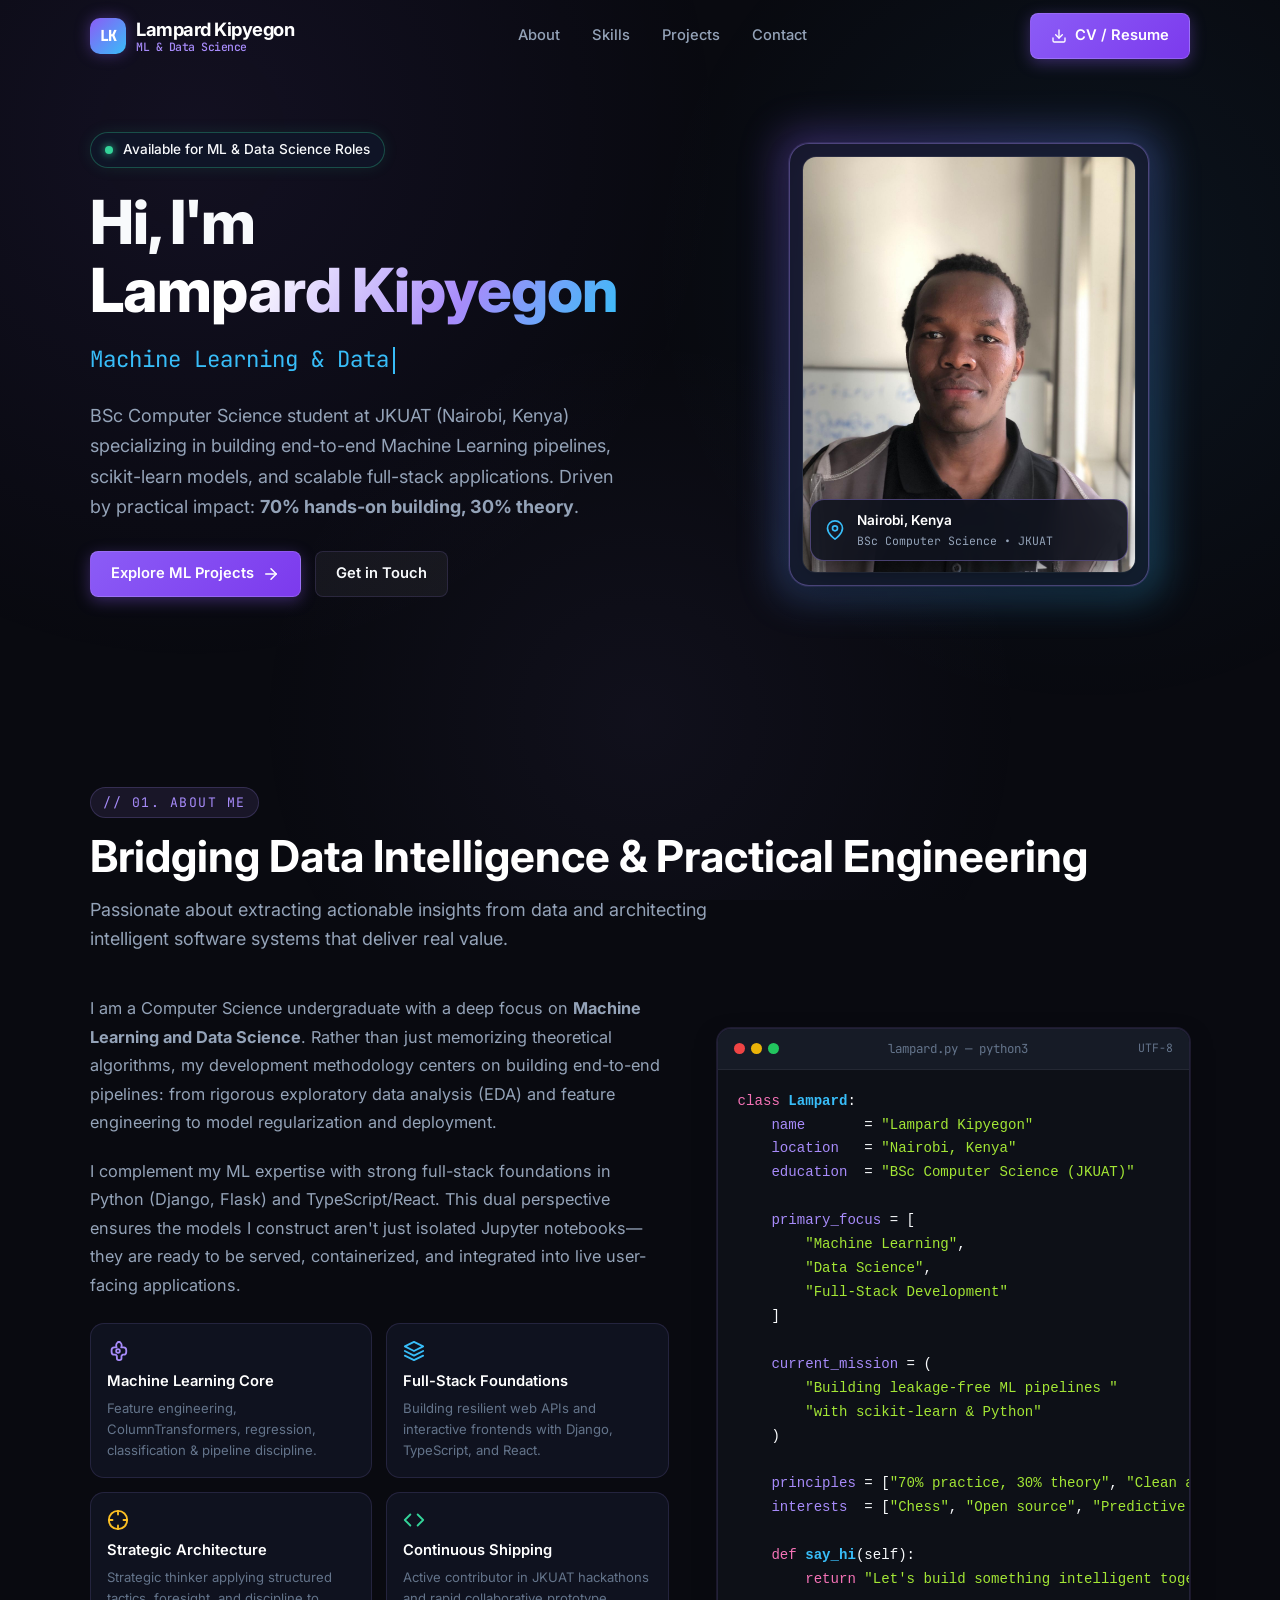
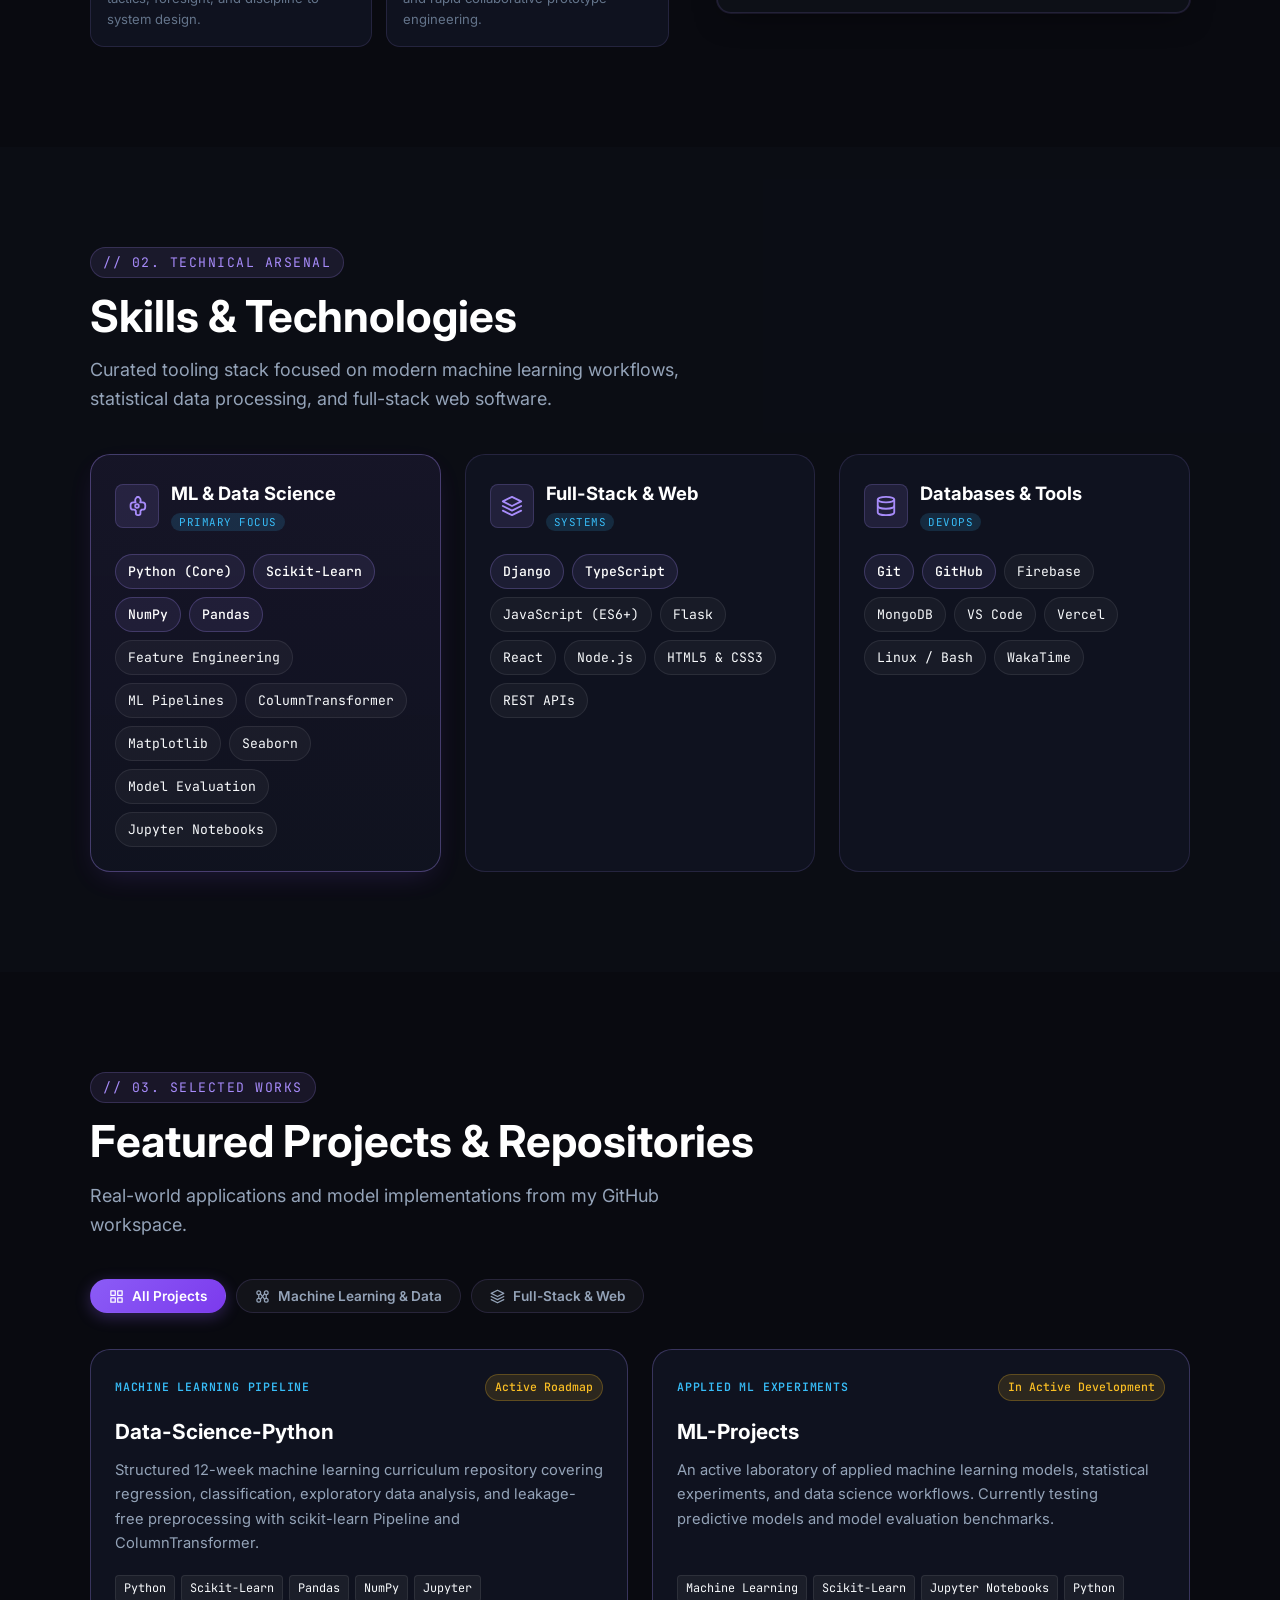
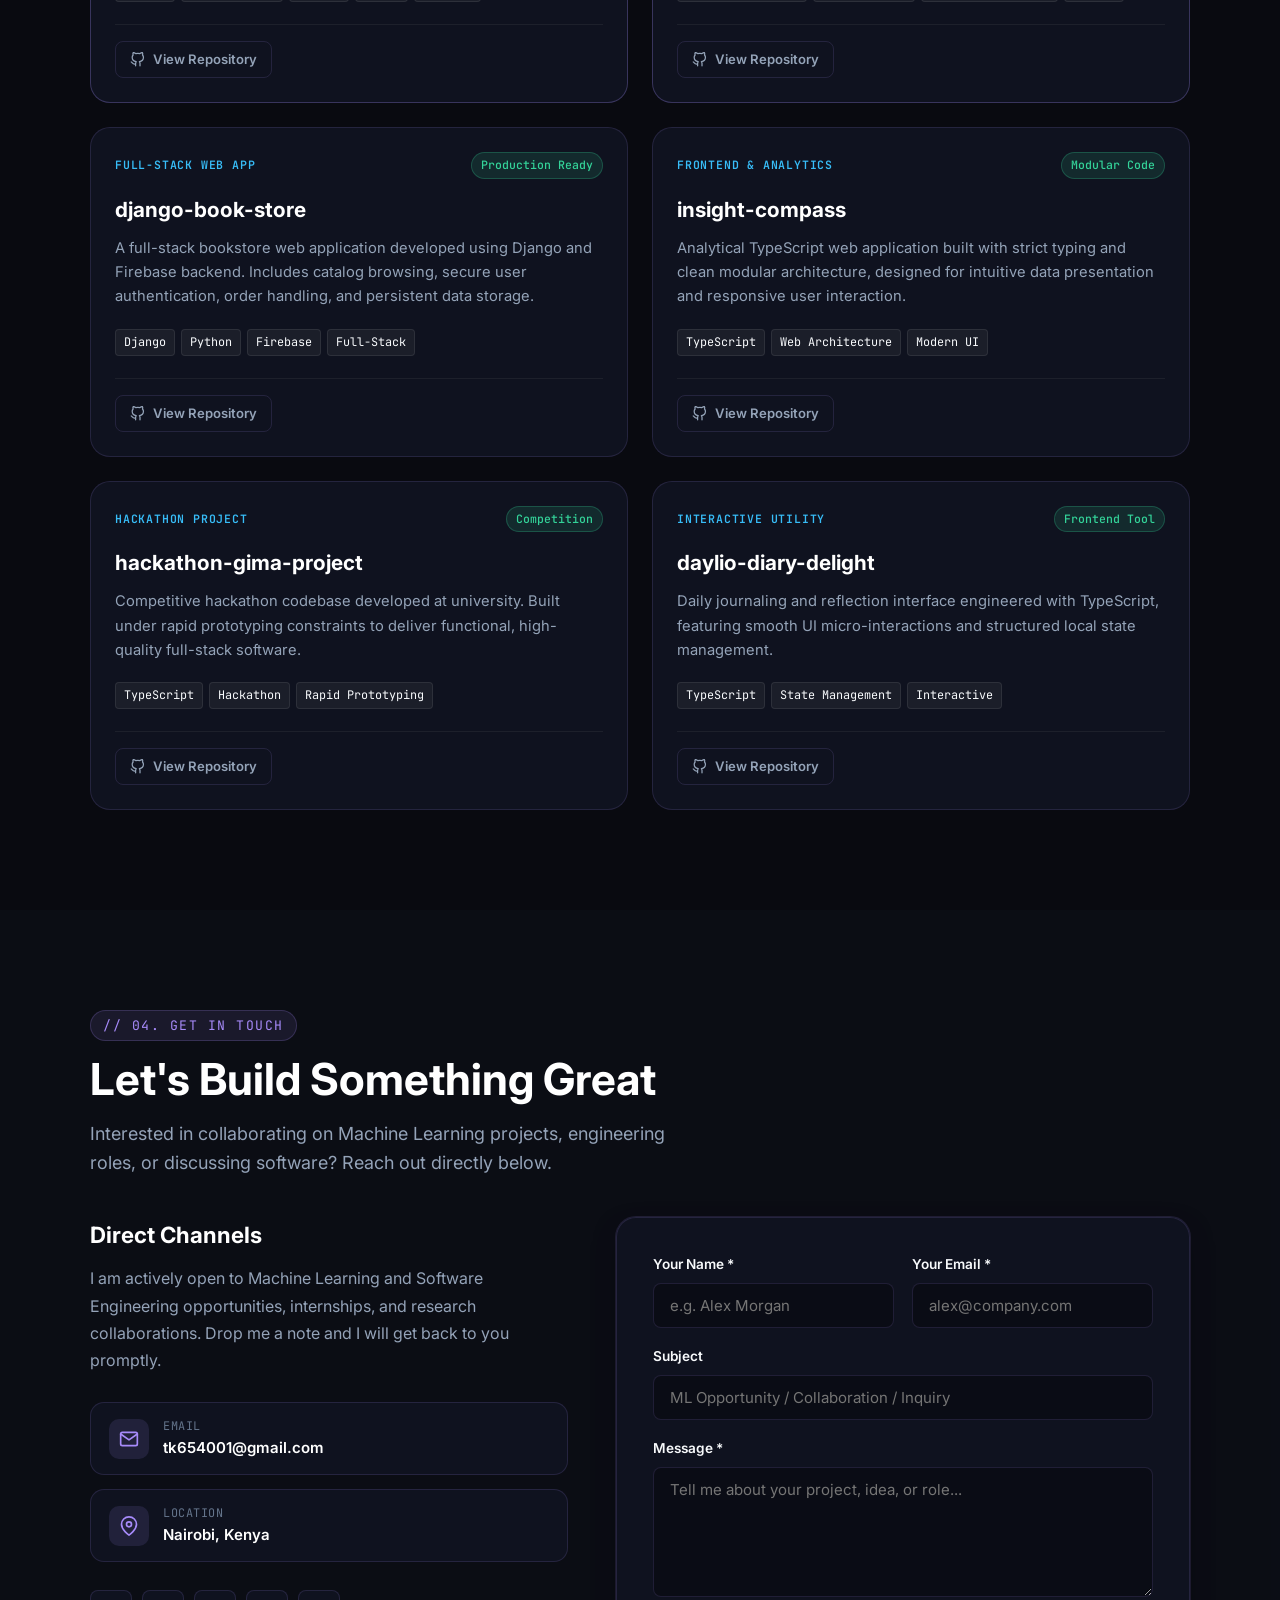
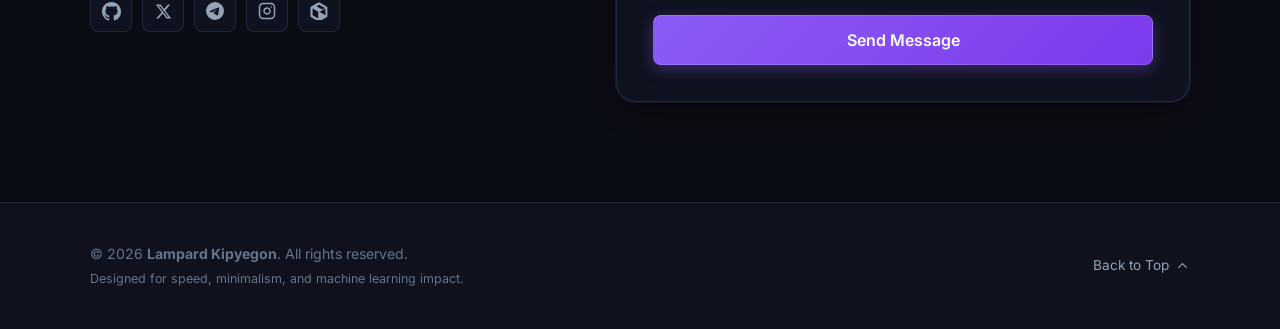
==== index.html @ 8cfc6cb1 "new commit" ====
<!DOCTYPE html>
<html lang="en">
<head>
  <meta charset="UTF-8">
  <meta name="viewport" content="width=device-width, initial-scale=1.0">
  
  <!-- Primary Meta Tags -->
  <title>Lampard Kipyegon | Machine Learning & Data Science Engineer</title>
  <meta name="title" content="Lampard Kipyegon | Machine Learning & Data Science Engineer">
  <meta name="description" content="Portfolio of Lampard Kipyegon, Machine Learning & Data Science Engineer based in Nairobi, Kenya. Specializing in scikit-learn pipelines, predictive modeling, and intelligent full-stack systems.">
  <meta name="author" content="Lampard Kipyegon">
  <meta name="keywords" content="Lampard Kipyegon, Machine Learning, Data Science, Python, Scikit-Learn, Full-Stack, Nairobi Kenya, JKUAT, Portfolio">
  
  <!-- Open Graph / Facebook -->
  <meta property="og:type" content="website">
  <meta property="og:url" content="https://lampard7crypt.github.io/">
  <meta property="og:title" content="Lampard Kipyegon | Machine Learning & Data Science Engineer">
  <meta property="og:description" content="Specializing in scikit-learn pipelines, predictive modeling, and intelligent full-stack systems. Based in Nairobi, Kenya.">
  <meta property="og:image" content="lampard.jpeg">

  <!-- Twitter Card -->
  <meta property="twitter:card" content="summary_large_image">
  <meta property="twitter:url" content="https://x.com/shad0wlord56">
  <meta property="twitter:title" content="Lampard Kipyegon | Machine Learning & Data Science Engineer">
  <meta property="twitter:description" content="Specializing in scikit-learn pipelines, predictive modeling, and intelligent full-stack systems.">
  <meta property="twitter:image" content="lampard.jpeg">

  <!-- Favicon -->
  <link rel="icon" href="data:image/svg+xml,<svg xmlns=%22http://www.w3.org/2000/svg%22 viewBox=%220%22%22100%22%22><text y=%22.9em%22 font-size=%2290%22>⚡</text></svg>">

  <!-- Google Fonts: Inter & JetBrains Mono -->
  <link rel="preconnect" href="https://fonts.googleapis.com">
  <link rel="preconnect" href="https://fonts.gstatic.com" crossorigin>
  <link href="https://fonts.googleapis.com/css2?family=Inter:wght@400;500;600;700;800&family=JetBrains+Mono:wght@400;500;600&display=swap" rel="stylesheet">

  <!-- Stylesheet -->
  <link rel="stylesheet" href="css/style.css">
</head>
<body>

  <!-- =========================================================================
       Site Header & Navigation
       ========================================================================= -->
  <header class="site-header" id="siteHeader">
    <div class="container nav-container">
      <a href="#hero" class="brand-logo" aria-label="Lampard Kipyegon Home">
        <span class="brand-badge">LK</span>
        <div class="brand-title">
          <span>Lampard Kipyegon</span>
          <span class="role">ML & Data Science</span>
        </div>
      </a>

      <!-- Desktop Navigation -->
      <nav class="desktop-nav" aria-label="Primary Navigation">
        <a href="#about" class="nav-link">About</a>
        <a href="#skills" class="nav-link">Skills</a>
        <a href="#projects" class="nav-link">Projects</a>
        <a href="#contact" class="nav-link">Contact</a>
      </nav>

      <!-- Header Actions -->
      <div class="header-actions">
        <a href="lampard_cv.pdf" class="btn btn-primary" download="Lampard_Kipyegon_CV.pdf" target="_blank" rel="noopener" id="resumeHeaderBtn">
          <svg width="16" height="16" viewBox="0 0 24 24" fill="none" stroke="currentColor" stroke-width="2" stroke-linecap="round" stroke-linejoin="round">
            <path d="M21 15v4a2 2 0 0 1-2 2H5a2 2 0 0 1-2-2v-4"></path>
            <polyline points="7 10 12 15 17 10"></polyline>
            <line x1="12" y1="15" x2="12" y2="3"></line>
          </svg>
          <span>CV / Resume</span>
        </a>

        <!-- Mobile Drawer Toggle -->
        <button class="mobile-toggle" id="mobileToggle" aria-label="Toggle navigation menu" aria-expanded="false">
          <span></span>
          <span></span>
          <span></span>
        </button>
      </div>
    </div>
  </header>

  <!-- Mobile Drawer -->
  <div class="mobile-nav-drawer" id="mobileDrawer">
    <div class="mobile-nav-links">
      <a href="#about" class="nav-link">About</a>
      <a href="#skills" class="nav-link">Skills</a>
      <a href="#projects" class="nav-link">Projects</a>
      <a href="#contact" class="nav-link">Contact</a>
    </div>
    <div class="mobile-drawer-footer">
      <a href="lampard_cv.pdf" class="btn btn-primary" download="Lampard_Kipyegon_CV.pdf" style="width: 100%;">
        Download CV (PDF)
      </a>
    </div>
  </div>
  <div class="mobile-drawer-backdrop" id="drawerBackdrop"></div>

  <main>
    <!-- =========================================================================
         Hero Section
         ========================================================================= -->
    <section id="hero" class="hero-section">
      <div class="container hero-grid">
        <div class="hero-content">
          <div class="status-pill">
            <span class="status-dot"></span>
            <span>Available for ML & Data Science Roles</span>
          </div>

          <h1 class="hero-title">
            Hi, I'm <br class="mobile-break">
            <span class="gradient-text">Lampard Kipyegon</span>
          </h1>

          <div class="hero-typewriter" aria-live="polite">
            <span id="typewriterText">Machine Learning & Data Science Engineer</span>
            <span class="typewriter-cursor"></span>
          </div>

          <p class="hero-bio">
            BSc Computer Science student at JKUAT (Nairobi, Kenya) specializing in building end-to-end Machine Learning pipelines, scikit-learn models, and scalable full-stack applications. Driven by practical impact: <strong>70% hands-on building, 30% theory</strong>.
          </p>

          <div class="hero-cta-group">
            <a href="#projects" class="btn btn-primary">
              <span>Explore ML Projects</span>
              <svg width="18" height="18" viewBox="0 0 24 24" fill="none" stroke="currentColor" stroke-width="2" stroke-linecap="round" stroke-linejoin="round">
                <line x1="5" y1="12" x2="19" y2="12"></line>
                <polyline points="12 5 19 12 12 19"></polyline>
              </svg>
            </a>
            <a href="#contact" class="btn btn-secondary">
              <span>Get in Touch</span>
            </a>
          </div>
        </div>

        <div class="hero-visual">
          <div class="portrait-frame">
            <div class="portrait-glow"></div>
            <div class="portrait-card">
              <img src="lampard.jpeg" alt="Lampard Kipyegon portrait" class="portrait-img" width="360" height="450" loading="eager">
              <div class="portrait-badge-bottom">
                <svg class="location-icon" width="20" height="20" viewBox="0 0 24 24" fill="none" stroke="currentColor" stroke-width="2" stroke-linecap="round" stroke-linejoin="round" style="color: var(--accent-cyan); flex-shrink: 0;">
                  <path d="M21 10c0 7-9 13-9 13s-9-6-9-13a9 9 0 0 1 18 0z"></path>
                  <circle cx="12" cy="10" r="3"></circle>
                </svg>
                <div>
                  <div class="info-title">Nairobi, Kenya</div>
                  <div class="info-subtitle">BSc Computer Science • JKUAT</div>
                </div>
              </div>
            </div>
          </div>
        </div>
      </div>
    </section>

    <!-- =========================================================================
         About Section & Terminal View
         ========================================================================= -->
    <section id="about" class="section">
      <div class="container">
        <div class="section-tag">// 01. ABOUT ME</div>
        <h2 class="section-title">Bridging Data Intelligence & Practical Engineering</h2>
        <p class="section-subtitle">
          Passionate about extracting actionable insights from data and architecting intelligent software systems that deliver real value.
        </p>

        <div class="about-grid">
          <div class="about-text">
            <p>
              I am a Computer Science undergraduate with a deep focus on <strong>Machine Learning and Data Science</strong>. Rather than just memorizing theoretical algorithms, my development methodology centers on building end-to-end pipelines: from rigorous exploratory data analysis (EDA) and feature engineering to model regularization and deployment.
            </p>
            <p>
              I complement my ML expertise with strong full-stack foundations in Python (Django, Flask) and TypeScript/React. This dual perspective ensures the models I construct aren't just isolated Jupyter notebooks—they are ready to be served, containerized, and integrated into live user-facing applications.
            </p>

            <div class="about-highlights">
              <div class="highlight-box">
                <div class="highlight-icon">
                  <svg width="22" height="22" viewBox="0 0 24 24" fill="none" stroke="currentColor" stroke-width="2" stroke-linecap="round" stroke-linejoin="round" style="color: var(--accent-primary);">
                    <path d="M12 2a4 4 0 0 1 4 4c0 .73-.2 1.41-.54 2H18a3 3 0 0 1 3 3v2a3 3 0 0 1-3 3h-1.1c-.24.59-.62 1.1-1.12 1.48V20a2 2 0 0 1-2 2h-1a2 2 0 0 1-2-2v-2.52a3.97 3.97 0 0 1-1.12-1.48H8a3 3 0 0 1-3-3v-2a3 3 0 0 1 3-3h2.54c-.34-.59-.54-1.27-.54-2a4 4 0 0 1 4-4z"></path>
                    <circle cx="12" cy="12" r="2"></circle>
                  </svg>
                </div>
                <div class="highlight-title">Machine Learning Core</div>
                <div class="highlight-desc">Feature engineering, ColumnTransformers, regression, classification & pipeline discipline.</div>
              </div>
              <div class="highlight-box">
                <div class="highlight-icon">
                  <svg width="22" height="22" viewBox="0 0 24 24" fill="none" stroke="currentColor" stroke-width="2" stroke-linecap="round" stroke-linejoin="round" style="color: var(--accent-cyan);">
                    <polygon points="12 2 2 7 12 12 22 7 12 2"></polygon>
                    <polyline points="2 17 12 22 22 17"></polyline>
                    <polyline points="2 12 12 17 22 12"></polyline>
                  </svg>
                </div>
                <div class="highlight-title">Full-Stack Foundations</div>
                <div class="highlight-desc">Building resilient web APIs and interactive frontends with Django, TypeScript, and React.</div>
              </div>
              <div class="highlight-box">
                <div class="highlight-icon">
                  <svg width="22" height="22" viewBox="0 0 24 24" fill="none" stroke="currentColor" stroke-width="2" stroke-linecap="round" stroke-linejoin="round" style="color: var(--accent-amber);">
                    <circle cx="12" cy="12" r="10"></circle>
                    <path d="M22 12h-4"></path>
                    <path d="M6 12H2"></path>
                    <path d="M12 6V2"></path>
                    <path d="M12 22v-4"></path>
                  </svg>
                </div>
                <div class="highlight-title">Strategic Architecture</div>
                <div class="highlight-desc">Strategic thinker applying structured tactics, foresight, and discipline to system design.</div>
              </div>
              <div class="highlight-box">
                <div class="highlight-icon">
                  <svg width="22" height="22" viewBox="0 0 24 24" fill="none" stroke="currentColor" stroke-width="2" stroke-linecap="round" stroke-linejoin="round" style="color: var(--accent-emerald);">
                    <polyline points="16 18 22 12 16 6"></polyline>
                    <polyline points="8 6 2 12 8 18"></polyline>
                  </svg>
                </div>
                <div class="highlight-title">Continuous Shipping</div>
                <div class="highlight-desc">Active contributor in JKUAT hackathons and rapid collaborative prototype engineering.</div>
              </div>
            </div>
          </div>

          <!-- Code Terminal Card -->
          <div class="terminal-window">
            <div class="terminal-header">
              <div class="terminal-dots">
                <span class="dot-red"></span>
                <span class="dot-yellow"></span>
                <span class="dot-green"></span>
              </div>
              <span class="terminal-title">lampard.py — python3</span>
              <span style="font-size: 0.72rem; color: #64748b;">UTF-8</span>
            </div>
            <div class="terminal-body">
              <pre><code><span class="syntax-keyword">class</span> <span class="syntax-class">Lampard</span>:
    <span class="syntax-prop">name</span>       = <span class="syntax-string">"Lampard Kipyegon"</span>
    <span class="syntax-prop">location</span>   = <span class="syntax-string">"Nairobi, Kenya"</span>
    <span class="syntax-prop">education</span>  = <span class="syntax-string">"BSc Computer Science (JKUAT)"</span>
    
    <span class="syntax-prop">primary_focus</span> = [
        <span class="syntax-string">"Machine Learning"</span>,
        <span class="syntax-string">"Data Science"</span>,
        <span class="syntax-string">"Full-Stack Development"</span>
    ]
    
    <span class="syntax-prop">current_mission</span> = (
        <span class="syntax-string">"Building leakage-free ML pipelines "</span>
        <span class="syntax-string">"with scikit-learn & Python"</span>
    )
    
    <span class="syntax-prop">principles</span> = [<span class="syntax-string">"70% practice, 30% theory"</span>, <span class="syntax-string">"Clean abstractions"</span>]
    <span class="syntax-prop">interests</span>  = [<span class="syntax-string">"Chess"</span>, <span class="syntax-string">"Open source"</span>, <span class="syntax-string">"Predictive modeling"</span>]

    <span class="syntax-keyword">def</span> <span class="syntax-class">say_hi</span>(self):
        <span class="syntax-keyword">return</span> <span class="syntax-string">"Let's build something intelligent together."</span></code></pre>
            </div>
          </div>
        </div>
      </div>
    </section>

    <!-- =========================================================================
         Skills Arsenal
         ========================================================================= -->
    <section id="skills" class="section" style="background: rgba(15, 18, 29, 0.4);">
      <div class="container">
        <div class="section-tag">// 02. TECHNICAL ARSENAL</div>
        <h2 class="section-title">Skills & Technologies</h2>
        <p class="section-subtitle">
          Curated tooling stack focused on modern machine learning workflows, statistical data processing, and full-stack web software.
        </p>

        <div class="skills-grid">
          <!-- ML & Data Science (Featured) -->
          <div class="skill-category-card featured-card">
            <div class="category-header">
              <div class="category-icon-box">
                <svg width="22" height="22" viewBox="0 0 24 24" fill="none" stroke="currentColor" stroke-width="2" stroke-linecap="round" stroke-linejoin="round">
                  <path d="M12 2a4 4 0 0 1 4 4c0 .73-.2 1.41-.54 2H18a3 3 0 0 1 3 3v2a3 3 0 0 1-3 3h-1.1c-.24.59-.62 1.1-1.12 1.48V20a2 2 0 0 1-2 2h-1a2 2 0 0 1-2-2v-2.52a3.97 3.97 0 0 1-1.12-1.48H8a3 3 0 0 1-3-3v-2a3 3 0 0 1 3-3h2.54c-.34-.59-.54-1.27-.54-2a4 4 0 0 1 4-4z"></path>
                  <circle cx="12" cy="12" r="2"></circle>
                </svg>
              </div>
              <div>
                <h3 class="category-title">ML & Data Science</h3>
                <span class="category-badge">Primary Focus</span>
              </div>
            </div>
            <div class="skill-pills">
              <span class="skill-pill core">Python (Core)</span>
              <span class="skill-pill core">Scikit-Learn</span>
              <span class="skill-pill core">NumPy</span>
              <span class="skill-pill core">Pandas</span>
              <span class="skill-pill">Feature Engineering</span>
              <span class="skill-pill">ML Pipelines</span>
              <span class="skill-pill">ColumnTransformer</span>
              <span class="skill-pill">Matplotlib</span>
              <span class="skill-pill">Seaborn</span>
              <span class="skill-pill">Model Evaluation</span>
              <span class="skill-pill">Jupyter Notebooks</span>
            </div>
          </div>

          <!-- Web & Full-Stack -->
          <div class="skill-category-card">
            <div class="category-header">
              <div class="category-icon-box">
                <svg width="22" height="22" viewBox="0 0 24 24" fill="none" stroke="currentColor" stroke-width="2" stroke-linecap="round" stroke-linejoin="round">
                  <polygon points="12 2 2 7 12 12 22 7 12 2"></polygon>
                  <polyline points="2 17 12 22 22 17"></polyline>
                  <polyline points="2 12 12 17 22 12"></polyline>
                </svg>
              </div>
              <div>
                <h3 class="category-title">Full-Stack & Web</h3>
                <span class="category-badge">Systems</span>
              </div>
            </div>
            <div class="skill-pills">
              <span class="skill-pill core">Django</span>
              <span class="skill-pill core">TypeScript</span>
              <span class="skill-pill">JavaScript (ES6+)</span>
              <span class="skill-pill">Flask</span>
              <span class="skill-pill">React</span>
              <span class="skill-pill">Node.js</span>
              <span class="skill-pill">HTML5 & CSS3</span>
              <span class="skill-pill">REST APIs</span>
            </div>
          </div>

          <!-- Tools & Databases -->
          <div class="skill-category-card">
            <div class="category-header">
              <div class="category-icon-box">
                <svg width="22" height="22" viewBox="0 0 24 24" fill="none" stroke="currentColor" stroke-width="2" stroke-linecap="round" stroke-linejoin="round">
                  <ellipse cx="12" cy="5" rx="9" ry="3"></ellipse>
                  <path d="M21 12c0 1.66-4 3-9 3s-9-1.34-9-3"></path>
                  <path d="M3 5v14c0 1.66 4 3 9 3s9-1.34 9-3V5"></path>
                </svg>
              </div>
              <div>
                <h3 class="category-title">Databases & Tools</h3>
                <span class="category-badge">DevOps</span>
              </div>
            </div>
            <div class="skill-pills">
              <span class="skill-pill core">Git</span>
              <span class="skill-pill core">GitHub</span>
              <span class="skill-pill">Firebase</span>
              <span class="skill-pill">MongoDB</span>
              <span class="skill-pill">VS Code</span>
              <span class="skill-pill">Vercel</span>
              <span class="skill-pill">Linux / Bash</span>
              <span class="skill-pill">WakaTime</span>
            </div>
          </div>
        </div>
      </div>
    </section>

    <!-- =========================================================================
         Selected Projects
         ========================================================================= -->
    <section id="projects" class="section">
      <div class="container">
        <div class="section-tag">// 03. SELECTED WORKS</div>
        <h2 class="section-title">Featured Projects & Repositories</h2>
        <p class="section-subtitle">
          Real-world applications and model implementations from my GitHub workspace.
        </p>

        <!-- Category Filters -->
        <div class="project-filters" role="tablist" aria-label="Project Categories">
          <button class="filter-btn active" data-filter="all" role="tab" aria-selected="true">
            <svg width="15" height="15" viewBox="0 0 24 24" fill="none" stroke="currentColor" stroke-width="2" stroke-linecap="round" stroke-linejoin="round">
              <rect x="3" y="3" width="7" height="7"></rect>
              <rect x="14" y="3" width="7" height="7"></rect>
              <rect x="14" y="14" width="7" height="7"></rect>
              <rect x="3" y="14" width="7" height="7"></rect>
            </svg>
            <span>All Projects</span>
          </button>
          <button class="filter-btn" data-filter="ml" role="tab" aria-selected="false">
            <svg width="15" height="15" viewBox="0 0 24 24" fill="none" stroke="currentColor" stroke-width="2" stroke-linecap="round" stroke-linejoin="round">
              <circle cx="6" cy="6" r="3"></circle>
              <circle cx="6" cy="18" r="3"></circle>
              <circle cx="18" cy="6" r="3"></circle>
              <circle cx="18" cy="18" r="3"></circle>
              <line x1="8.5" y1="7.5" x2="15.5" y2="16.5"></line>
              <line x1="8.5" y1="16.5" x2="15.5" y2="7.5"></line>
              <line x1="6" y1="9" x2="6" y2="15"></line>
              <line x1="18" y1="9" x2="18" y2="15"></line>
            </svg>
            <span>Machine Learning & Data</span>
          </button>
          <button class="filter-btn" data-filter="web" role="tab" aria-selected="false">
            <svg width="15" height="15" viewBox="0 0 24 24" fill="none" stroke="currentColor" stroke-width="2" stroke-linecap="round" stroke-linejoin="round">
              <polygon points="12 2 2 7 12 12 22 7 12 2"></polygon>
              <polyline points="2 17 12 22 22 17"></polyline>
              <polyline points="2 12 12 17 22 12"></polyline>
            </svg>
            <span>Full-Stack & Web</span>
          </button>
        </div>

        <!-- Project Grid -->
        <div class="projects-grid">

          <!-- 1. Data-Science-Python (ML Featured) -->
          <article class="project-card featured-card" data-category="ml">
            <div>
              <div class="project-top-row">
                <span class="project-category-badge">Machine Learning Pipeline</span>
                <span class="project-status-badge status-active">Active Roadmap</span>
              </div>
              <h3 class="project-title">Data-Science-Python</h3>
              <p class="project-desc">
                Structured 12-week machine learning curriculum repository covering regression, classification, exploratory data analysis, and leakage-free preprocessing with scikit-learn Pipeline and ColumnTransformer.
              </p>
            </div>
            <div>
              <div class="project-tags">
                <span class="project-tag">Python</span>
                <span class="project-tag">Scikit-Learn</span>
                <span class="project-tag">Pandas</span>
                <span class="project-tag">NumPy</span>
                <span class="project-tag">Jupyter</span>
              </div>
              <div class="project-actions">
                <a href="https://github.com/Lampard7crypt/Data-Science-Python" target="_blank" rel="noopener" class="btn btn-outline-sm">
                  <svg width="15" height="15" viewBox="0 0 24 24" fill="none" stroke="currentColor" stroke-width="2" stroke-linecap="round" stroke-linejoin="round">
                    <path d="M9 19c-5 1.5-5-2.5-7-3m14 6v-3.87a3.37 3.37 0 0 0-.94-2.61c3.14-.35 6.44-1.54 6.44-7A5.44 5.44 0 0 0 20 4.77 5.07 5.07 0 0 0 19.91 1S18.73.65 16 2.48a13.38 13.38 0 0 0-7 0C6.27.65 5.09 1 5.09 1A5.07 5.07 0 0 0 5 4.77a5.44 5.44 0 0 0-1.5 3.78c0 5.42 3.3 6.61 6.44 7A3.37 3.37 0 0 0 9 18.13V22"></path>
                  </svg>
                  <span>View Repository</span>
                </a>
              </div>
            </div>
          </article>

          <!-- 2. ML-Projects (ML Featured) -->
          <article class="project-card featured-card" data-category="ml">
            <div>
              <div class="project-top-row">
                <span class="project-category-badge">Applied ML Experiments</span>
                <span class="project-status-badge status-active">In Active Development</span>
              </div>
              <h3 class="project-title">ML-Projects</h3>
              <p class="project-desc">
                An active laboratory of applied machine learning models, statistical experiments, and data science workflows. Currently testing predictive models and model evaluation benchmarks.
              </p>
            </div>
            <div>
              <div class="project-tags">
                <span class="project-tag">Machine Learning</span>
                <span class="project-tag">Scikit-Learn</span>
                <span class="project-tag">Jupyter Notebooks</span>
                <span class="project-tag">Python</span>
              </div>
              <div class="project-actions">
                <a href="https://github.com/Lampard7crypt/ML-Projects" target="_blank" rel="noopener" class="btn btn-outline-sm">
                  <svg width="15" height="15" viewBox="0 0 24 24" fill="none" stroke="currentColor" stroke-width="2" stroke-linecap="round" stroke-linejoin="round">
                    <path d="M9 19c-5 1.5-5-2.5-7-3m14 6v-3.87a3.37 3.37 0 0 0-.94-2.61c3.14-.35 6.44-1.54 6.44-7A5.44 5.44 0 0 0 20 4.77 5.07 5.07 0 0 0 19.91 1S18.73.65 16 2.48a13.38 13.38 0 0 0-7 0C6.27.65 5.09 1 5.09 1A5.07 5.07 0 0 0 5 4.77a5.44 5.44 0 0 0-1.5 3.78c0 5.42 3.3 6.61 6.44 7A3.37 3.37 0 0 0 9 18.13V22"></path>
                  </svg>
                  <span>View Repository</span>
                </a>
              </div>
            </div>
          </article>

          <!-- 3. django-book-store (Full-Stack) -->
          <article class="project-card" data-category="web">
            <div>
              <div class="project-top-row">
                <span class="project-category-badge">Full-Stack Web App</span>
                <span class="project-status-badge status-prod">Production Ready</span>
              </div>
              <h3 class="project-title">django-book-store</h3>
              <p class="project-desc">
                A full-stack bookstore web application developed using Django and Firebase backend. Includes catalog browsing, secure user authentication, order handling, and persistent data storage.
              </p>
            </div>
            <div>
              <div class="project-tags">
                <span class="project-tag">Django</span>
                <span class="project-tag">Python</span>
                <span class="project-tag">Firebase</span>
                <span class="project-tag">Full-Stack</span>
              </div>
              <div class="project-actions">
                <a href="https://github.com/Lampard7crypt/django-book-store" target="_blank" rel="noopener" class="btn btn-outline-sm">
                  <svg width="15" height="15" viewBox="0 0 24 24" fill="none" stroke="currentColor" stroke-width="2" stroke-linecap="round" stroke-linejoin="round">
                    <path d="M9 19c-5 1.5-5-2.5-7-3m14 6v-3.87a3.37 3.37 0 0 0-.94-2.61c3.14-.35 6.44-1.54 6.44-7A5.44 5.44 0 0 0 20 4.77 5.07 5.07 0 0 0 19.91 1S18.73.65 16 2.48a13.38 13.38 0 0 0-7 0C6.27.65 5.09 1 5.09 1A5.07 5.07 0 0 0 5 4.77a5.44 5.44 0 0 0-1.5 3.78c0 5.42 3.3 6.61 6.44 7A3.37 3.37 0 0 0 9 18.13V22"></path>
                  </svg>
                  <span>View Repository</span>
                </a>
              </div>
            </div>
          </article>

          <!-- 4. insight-compass (TypeScript Web) -->
          <article class="project-card" data-category="web">
            <div>
              <div class="project-top-row">
                <span class="project-category-badge">Frontend & Analytics</span>
                <span class="project-status-badge status-prod">Modular Code</span>
              </div>
              <h3 class="project-title">insight-compass</h3>
              <p class="project-desc">
                Analytical TypeScript web application built with strict typing and clean modular architecture, designed for intuitive data presentation and responsive user interaction.
              </p>
            </div>
            <div>
              <div class="project-tags">
                <span class="project-tag">TypeScript</span>
                <span class="project-tag">Web Architecture</span>
                <span class="project-tag">Modern UI</span>
              </div>
              <div class="project-actions">
                <a href="https://github.com/Lampard7crypt/insight-compass" target="_blank" rel="noopener" class="btn btn-outline-sm">
                  <svg width="15" height="15" viewBox="0 0 24 24" fill="none" stroke="currentColor" stroke-width="2" stroke-linecap="round" stroke-linejoin="round">
                    <path d="M9 19c-5 1.5-5-2.5-7-3m14 6v-3.87a3.37 3.37 0 0 0-.94-2.61c3.14-.35 6.44-1.54 6.44-7A5.44 5.44 0 0 0 20 4.77 5.07 5.07 0 0 0 19.91 1S18.73.65 16 2.48a13.38 13.38 0 0 0-7 0C6.27.65 5.09 1 5.09 1A5.07 5.07 0 0 0 5 4.77a5.44 5.44 0 0 0-1.5 3.78c0 5.42 3.3 6.61 6.44 7A3.37 3.37 0 0 0 9 18.13V22"></path>
                  </svg>
                  <span>View Repository</span>
                </a>
              </div>
            </div>
          </article>

          <!-- 5. hackathon-gima-project (Hackathon) -->
          <article class="project-card" data-category="web">
            <div>
              <div class="project-top-row">
                <span class="project-category-badge">Hackathon Project</span>
                <span class="project-status-badge status-prod">Competition</span>
              </div>
              <h3 class="project-title">hackathon-gima-project</h3>
              <p class="project-desc">
                Competitive hackathon codebase developed at university. Built under rapid prototyping constraints to deliver functional, high-quality full-stack software.
              </p>
            </div>
            <div>
              <div class="project-tags">
                <span class="project-tag">TypeScript</span>
                <span class="project-tag">Hackathon</span>
                <span class="project-tag">Rapid Prototyping</span>
              </div>
              <div class="project-actions">
                <a href="https://github.com/Lampard7crypt/hackathon-gima-project" target="_blank" rel="noopener" class="btn btn-outline-sm">
                  <svg width="15" height="15" viewBox="0 0 24 24" fill="none" stroke="currentColor" stroke-width="2" stroke-linecap="round" stroke-linejoin="round">
                    <path d="M9 19c-5 1.5-5-2.5-7-3m14 6v-3.87a3.37 3.37 0 0 0-.94-2.61c3.14-.35 6.44-1.54 6.44-7A5.44 5.44 0 0 0 20 4.77 5.07 5.07 0 0 0 19.91 1S18.73.65 16 2.48a13.38 13.38 0 0 0-7 0C6.27.65 5.09 1 5.09 1A5.07 5.07 0 0 0 5 4.77a5.44 5.44 0 0 0-1.5 3.78c0 5.42 3.3 6.61 6.44 7A3.37 3.37 0 0 0 9 18.13V22"></path>
                  </svg>
                  <span>View Repository</span>
                </a>
              </div>
            </div>
          </article>

          <!-- 6. daylio-diary-delight (TypeScript Tool) -->
          <article class="project-card" data-category="web">
            <div>
              <div class="project-top-row">
                <span class="project-category-badge">Interactive Utility</span>
                <span class="project-status-badge status-prod">Frontend Tool</span>
              </div>
              <h3 class="project-title">daylio-diary-delight</h3>
              <p class="project-desc">
                Daily journaling and reflection interface engineered with TypeScript, featuring smooth UI micro-interactions and structured local state management.
              </p>
            </div>
            <div>
              <div class="project-tags">
                <span class="project-tag">TypeScript</span>
                <span class="project-tag">State Management</span>
                <span class="project-tag">Interactive</span>
              </div>
              <div class="project-actions">
                <a href="https://github.com/Lampard7crypt/daylio-diary-delight" target="_blank" rel="noopener" class="btn btn-outline-sm">
                  <svg width="15" height="15" viewBox="0 0 24 24" fill="none" stroke="currentColor" stroke-width="2" stroke-linecap="round" stroke-linejoin="round">
                    <path d="M9 19c-5 1.5-5-2.5-7-3m14 6v-3.87a3.37 3.37 0 0 0-.94-2.61c3.14-.35 6.44-1.54 6.44-7A5.44 5.44 0 0 0 20 4.77 5.07 5.07 0 0 0 19.91 1S18.73.65 16 2.48a13.38 13.38 0 0 0-7 0C6.27.65 5.09 1 5.09 1A5.07 5.07 0 0 0 5 4.77a5.44 5.44 0 0 0-1.5 3.78c0 5.42 3.3 6.61 6.44 7A3.37 3.37 0 0 0 9 18.13V22"></path>
                  </svg>
                  <span>View Repository</span>
                </a>
              </div>
            </div>
          </article>

        </div>
      </div>
    </section>

    <!-- =========================================================================
         Contact Section & In-Page AJAX Form (No Email Redirect)
         ========================================================================= -->
    <section id="contact" class="section" style="background: rgba(15, 18, 29, 0.4);">
      <div class="container">
        <div class="section-tag">// 04. GET IN TOUCH</div>
        <h2 class="section-title">Let's Build Something Great</h2>
        <p class="section-subtitle">
          Interested in collaborating on Machine Learning projects, engineering roles, or discussing software? Reach out directly below.
        </p>

        <div class="contact-grid">
          <!-- Left Column: Direct Info -->
          <div class="contact-info-col">
            <h3>Direct Channels</h3>
            <p>
              I am actively open to Machine Learning and Software Engineering opportunities, internships, and research collaborations. Drop me a note and I will get back to you promptly.
            </p>

            <div class="contact-direct-cards">
              <a href="mailto:tk654001@gmail.com" class="direct-card">
                <div class="direct-icon">
                  <svg width="20" height="20" viewBox="0 0 24 24" fill="none" stroke="currentColor" stroke-width="2" stroke-linecap="round" stroke-linejoin="round">
                    <path d="M4 4h16c1.1 0 2 .9 2 2v12c0 1.1-.9 2-2 2H4c-1.1 0-2-.9-2-2V6c0-1.1.9-2 2-2z"></path>
                    <polyline points="22,6 12,13 2,6"></polyline>
                  </svg>
                </div>
                <div class="direct-details">
                  <div class="label">Email</div>
                  <div class="value">tk654001@gmail.com</div>
                </div>
              </a>

              <div class="direct-card">
                <div class="direct-icon">
                  <svg width="20" height="20" viewBox="0 0 24 24" fill="none" stroke="currentColor" stroke-width="2" stroke-linecap="round" stroke-linejoin="round">
                    <path d="M21 10c0 7-9 13-9 13s-9-6-9-13a9 9 0 0 1 18 0z"></path>
                    <circle cx="12" cy="10" r="3"></circle>
                  </svg>
                </div>
                <div class="direct-details">
                  <div class="label">Location</div>
                  <div class="value">Nairobi, Kenya</div>
                </div>
              </div>
            </div>

            <!-- Social Strip -->
            <div class="social-strip">
              <!-- GitHub -->
              <a href="https://github.com/Lampard7crypt" target="_blank" rel="noopener" class="social-icon-btn" aria-label="GitHub Profile">
                <svg width="19" height="19" viewBox="0 0 24 24" fill="currentColor">
                  <path d="M12 0C5.37 0 0 5.37 0 12c0 5.31 3.435 9.795 8.205 11.385.6.105.825-.255.825-.57 0-.285-.015-1.23-.015-2.235-3.015.555-3.795-.735-4.035-1.41-.135-.345-.72-1.41-1.23-1.695-.42-.225-1.02-.78-.015-.795.945-.015 1.62.87 1.845 1.23 1.08 1.815 2.805 1.305 3.495.99.105-.78.42-1.305.765-1.605-2.67-.3-5.46-1.335-5.46-5.925 0-1.305.465-2.385 1.23-3.225-.12-.3-.54-1.53.12-3.18 0 0 1.005-.315 3.3 1.23.96-.27 1.98-.405 3-.405s2.04.135 3 .405c2.295-1.56 3.3-1.23 3.3-1.23.66 1.65.24 2.88.12 3.18.765.84 1.23 1.905 1.23 3.225 0 4.605-2.805 5.625-5.475 5.925.435.375.81 1.095.81 2.22 0 1.605-.015 2.895-.015 3.3 0 .315.225.69.825.57A12.02 12.02 0 0 0 24 12c0-6.63-5.37-12-12-12z"/>
                </svg>
              </a>

              <!-- X / Twitter -->
              <a href="https://x.com/shad0wlord56" target="_blank" rel="noopener" class="social-icon-btn" aria-label="X (Twitter) Profile">
                <svg width="17" height="17" viewBox="0 0 24 24" fill="currentColor">
                  <path d="M18.244 2.25h3.308l-7.227 8.26 8.502 11.24H16.17l-5.214-6.817L4.99 21.75H1.68l7.73-8.835L1.254 2.25H8.08l4.713 6.231zm-1.161 17.52h1.833L7.084 4.126H5.117z"/>
                </svg>
              </a>

              <!-- Telegram -->
              <a href="https://t.me/shad0wlord56" target="_blank" rel="noopener" class="social-icon-btn" aria-label="Telegram Chat">
                <svg width="18" height="18" viewBox="0 0 24 24" fill="currentColor">
                  <path d="M11.944 0A12 12 0 0 0 0 12a12 12 0 0 0 12 12 12 12 0 0 0 12-12A12 12 0 0 0 12 0a12 12 0 0 0-.056 0zm4.962 7.224c.1-.002.321.023.465.14a.506.506 0 0 1 .171.325c.016.093.036.306.02.472-.18 1.898-.962 6.502-1.36 8.627-.168.9-.499 1.201-.82 1.23-.696.065-1.225-.46-1.9-.902-1.056-.693-1.653-1.124-2.678-1.8-1.185-.78-.417-1.21.258-1.91.177-.184 3.247-2.977 3.307-3.23.007-.032.014-.15-.056-.212s-.174-.041-.249-.024c-.106.024-1.793 1.14-5.061 3.345-.48.33-.913.49-1.302.48-.428-.008-1.252-.241-1.865-.44-.752-.245-1.349-.374-1.297-.789.027-.216.325-.437.893-.663 3.498-1.524 5.83-2.529 6.998-3.014 3.332-1.386 4.025-1.627 4.476-1.635z"/>
                </svg>
              </a>

              <!-- Instagram -->
              <a href="https://instagram.com/vexlampard" target="_blank" rel="noopener" class="social-icon-btn" aria-label="Instagram">
                <svg width="18" height="18" viewBox="0 0 24 24" fill="none" stroke="currentColor" stroke-width="2" stroke-linecap="round" stroke-linejoin="round">
                  <rect x="2" y="2" width="20" height="20" rx="5" ry="5"></rect>
                  <path d="M16 11.37A4 4 0 1 1 12.63 8 4 4 0 0 1 16 11.37z"></path>
                  <line x1="17.5" y1="6.5" x2="17.51" y2="6.5"></line>
                </svg>
              </a>

              <!-- WakaTime -->
              <a href="https://wakatime.com/@shad0wlord56" target="_blank" rel="noopener" class="social-icon-btn" aria-label="WakaTime Profile">
                <svg width="18" height="18" viewBox="0 0 24 24" fill="currentColor">
                  <path d="M22.84 6.78a2.15 2.15 0 0 0-.75-.68l-9.15-5.28a2.17 2.17 0 0 0-2.17 0L1.62 6.1a2.15 2.15 0 0 0-.75.68 2.22 2.22 0 0 0-.34 1.18v10.56c0 .44.12.85.34 1.18.2.3.46.54.75.68l9.15 5.28c.34.2.72.3 1.09.3s.75-.1 1.08-.3l9.15-5.28c.29-.14.55-.38.75-.68.22-.33.34-.74.34-1.18V7.96c0-.44-.12-.85-.34-1.18zM12 3.65l7.75 4.47-3.4 1.96-7.75-4.47L12 3.65zM3.46 8.78l7.46 4.31v8.83l-7.46-4.31V8.78zm9.62 13.14v-8.83l7.46-4.31v8.83l-7.46-4.31z"/>
                </svg>
              </a>
            </div>
          </div>

          <!-- Right Column: In-Page Asynchronous AJAX Form -->
          <div class="form-card">
            <div id="formStatus" class="form-status" role="alert"></div>

            <form id="contactForm" class="contact-form">
              <!-- Web3Forms Configuration: Enter your free access key from https://web3forms.com to deliver to tk654001@gmail.com -->
              <input type="hidden" name="access_key" id="formAccessKey" value="cfa9c327-010c-4db5-a8ee-742b2961b3f5">
              <input type="hidden" name="subject" value="New Inquiry from Lampard Kipyegon Portfolio">
              <input type="hidden" name="from_name" value="Portfolio Contact Form">

              <div class="form-row-2">
                <div class="form-group">
                  <label for="userName" class="form-label">Your Name *</label>
                  <input type="text" id="userName" name="name" class="form-input" placeholder="e.g. Alex Morgan" required>
                </div>
                <div class="form-group">
                  <label for="userEmail" class="form-label">Your Email *</label>
                  <input type="email" id="userEmail" name="email" class="form-input" placeholder="alex@company.com" required>
                </div>
              </div>

              <div class="form-group">
                <label for="userSubject" class="form-label">Subject</label>
                <input type="text" id="userSubject" name="custom_subject" class="form-input" placeholder="ML Opportunity / Collaboration / Inquiry">
              </div>

              <div class="form-group">
                <label for="userMessage" class="form-label">Message *</label>
                <textarea id="userMessage" name="message" class="form-textarea" placeholder="Tell me about your project, idea, or role..." required></textarea>
              </div>

              <button type="submit" id="submitBtn" class="btn btn-primary form-submit-btn">
                <span class="btn-text">Send Message</span>
                <span class="spinner" aria-hidden="true"></span>
              </button>
            </form>
          </div>
        </div>
      </div>
    </section>
  </main>

  <!-- =========================================================================
       Footer
       ========================================================================= -->
  <footer class="site-footer">
    <div class="container footer-content">
      <div>
        <p>© <span id="currentYear">2026</span> <strong>Lampard Kipyegon</strong>. All rights reserved.</p>
        <p style="font-size: 0.78rem; color: #64748b; margin-top: 4px;">Designed for speed, minimalism, and machine learning impact.</p>
      </div>

      <a href="#hero" class="back-to-top">
        <span>Back to Top</span>
        <svg width="15" height="15" viewBox="0 0 24 24" fill="none" stroke="currentColor" stroke-width="2" stroke-linecap="round" stroke-linejoin="round">
          <polyline points="18 15 12 9 6 15"></polyline>
        </svg>
      </a>
    </div>
  </footer>

  <!-- Scripts -->
  <script src="js/main.js"></script>
</body>
</html>
---- css/style.css ----
/* ==========================================================================
   Lampard Kipyegon - Portfolio Stylesheet
   Architecture: Mobile-First, Zero-Dependency Vanilla CSS
   Theme: TokyoNight / Modern Minimalist Cyber-Dark
   ========================================================================== */

:root {
  /* Color Palette */
  --bg-base: #090a10;
  --bg-surface: #0f121d;
  --bg-card: rgba(18, 22, 36, 0.75);
  --bg-card-hover: rgba(28, 33, 54, 0.85);
  --bg-glass: rgba(15, 18, 29, 0.85);
  
  --border-subtle: rgba(167, 139, 250, 0.14);
  --border-glow: rgba(167, 139, 250, 0.38);
  --border-active: #a78bfa;

  --accent-primary: #a78bfa;
  --accent-purple: #8b5cf6;
  --accent-cyan: #38bdf8;
  --accent-emerald: #34d399;
  --accent-amber: #fbbf24;

  --text-main: #f8fafc;
  --text-muted: #94a3b8;
  --text-dim: #64748b;

  /* Typography */
  --font-sans: 'Inter', -apple-system, BlinkMacSystemFont, 'Segoe UI', Roboto, sans-serif;
  --font-mono: 'JetBrains Mono', 'Fira Code', monospace;

  /* Spacing & Layout */
  --container-max: 1140px;
  --header-height: 72px;
  --radius-sm: 8px;
  --radius-md: 14px;
  --radius-lg: 20px;
  --radius-full: 9999px;

  /* Shadows */
  --shadow-card: 0 10px 30px -10px rgba(0, 0, 0, 0.5), 0 0 0 1px var(--border-subtle);
  --shadow-glow: 0 0 25px -5px rgba(167, 139, 250, 0.3);
  --transition-fast: 0.2s cubic-bezier(0.16, 1, 0.3, 1);
  --transition-smooth: 0.3s cubic-bezier(0.16, 1, 0.3, 1);
}

/* --------------------------------------------------------------------------
   Base & Reset
   -------------------------------------------------------------------------- */
*, *::before, *::after {
  box-sizing: border-box;
  margin: 0;
  padding: 0;
}

html {
  scroll-behavior: smooth;
  scroll-padding-top: calc(var(--header-height) + 16px);
  -webkit-font-smoothing: antialiased;
  -moz-osx-font-smoothing: grayscale;
}

body {
  background-color: var(--bg-base);
  color: var(--text-main);
  font-family: var(--font-sans);
  line-height: 1.6;
  font-size: 16px;
  overflow-x: hidden;
  position: relative;
  min-height: 100vh;
}

/* Ambient Background Mesh */
body::before {
  content: '';
  position: fixed;
  top: 0;
  left: 50%;
  transform: translateX(-50%);
  width: 100vw;
  height: 100vh;
  background: 
    radial-gradient(circle at 15% 15%, rgba(139, 92, 246, 0.08) 0%, transparent 40%),
    radial-gradient(circle at 85% 30%, rgba(56, 189, 248, 0.06) 0%, transparent 35%),
    radial-gradient(circle at 50% 80%, rgba(167, 139, 250, 0.05) 0%, transparent 40%);
  pointer-events: none;
  z-index: -1;
}

img {
  max-width: 100%;
  height: auto;
  display: block;
}

a {
  color: inherit;
  text-decoration: none;
  transition: color var(--transition-fast);
}

button {
  cursor: pointer;
  border: none;
  background: none;
  font-family: inherit;
}

ul {
  list-style: none;
}

.container {
  width: 100%;
  max-width: var(--container-max);
  margin-left: auto;
  margin-right: auto;
  padding-left: 20px;
  padding-right: 20px;
}

/* --------------------------------------------------------------------------
   Typography & Section Headers
   -------------------------------------------------------------------------- */
.section {
  padding: 70px 0;
}

@media (min-width: 768px) {
  .section {
    padding: 100px 0;
  }
}

.section-tag {
  display: inline-flex;
  align-items: center;
  gap: 8px;
  font-family: var(--font-mono);
  font-size: 0.82rem;
  color: var(--accent-primary);
  text-transform: uppercase;
  letter-spacing: 1.5px;
  margin-bottom: 12px;
  padding: 4px 12px;
  background: rgba(167, 139, 250, 0.1);
  border: 1px solid rgba(167, 139, 250, 0.2);
  border-radius: var(--radius-full);
}

.section-title {
  font-size: clamp(1.85rem, 4vw, 2.75rem);
  font-weight: 700;
  line-height: 1.2;
  color: #ffffff;
  margin-bottom: 14px;
}

.section-subtitle {
  font-size: clamp(1rem, 2vw, 1.125rem);
  color: var(--text-muted);
  max-width: 620px;
  margin-bottom: 40px;
}

/* --------------------------------------------------------------------------
   Header & Navigation
   -------------------------------------------------------------------------- */
.site-header {
  position: fixed;
  top: 0;
  left: 0;
  right: 0;
  height: var(--header-height);
  z-index: 100;
  display: flex;
  align-items: center;
  transition: background-color var(--transition-smooth), border-color var(--transition-smooth);
}

.site-header.scrolled {
  background: var(--bg-glass);
  backdrop-filter: blur(14px);
  -webkit-backdrop-filter: blur(14px);
  border-bottom: 1px solid var(--border-subtle);
  box-shadow: 0 4px 20px rgba(0, 0, 0, 0.4);
}

.nav-container {
  display: flex;
  align-items: center;
  justify-content: space-between;
  width: 100%;
}

.brand-logo {
  display: flex;
  align-items: center;
  gap: 10px;
  font-weight: 700;
  font-size: 1.15rem;
  color: #ffffff;
  letter-spacing: -0.5px;
}

.brand-badge {
  display: inline-flex;
  align-items: center;
  justify-content: center;
  width: 36px;
  height: 36px;
  background: linear-gradient(135deg, var(--accent-purple), var(--accent-cyan));
  color: #ffffff;
  border-radius: 10px;
  font-family: var(--font-mono);
  font-weight: 800;
  font-size: 0.95rem;
  box-shadow: 0 0 15px rgba(139, 92, 246, 0.4);
}

.brand-title {
  display: flex;
  flex-direction: column;
  line-height: 1.15;
}

.brand-title .role {
  font-size: 0.72rem;
  font-weight: 500;
  color: var(--accent-primary);
  font-family: var(--font-mono);
}

/* Desktop Nav */
.desktop-nav {
  display: none;
  align-items: center;
  gap: 32px;
}

.nav-link {
  font-size: 0.92rem;
  font-weight: 500;
  color: var(--text-muted);
  transition: color var(--transition-fast);
  position: relative;
  padding: 6px 0;
}

.nav-link:hover,
.nav-link.active {
  color: #ffffff;
}

.nav-link.active::after {
  content: '';
  position: absolute;
  bottom: 0;
  left: 0;
  width: 100%;
  height: 2px;
  background: var(--accent-primary);
  border-radius: var(--radius-full);
}

.header-actions {
  display: flex;
  align-items: center;
  gap: 14px;
}

#resumeHeaderBtn {
  display: none;
}

@media (min-width: 640px) {
  #resumeHeaderBtn {
    display: inline-flex;
  }
}

.mobile-toggle {
  display: flex;
  flex-direction: column;
  justify-content: center;
  align-items: center;
  width: 40px;
  height: 40px;
  border-radius: var(--radius-sm);
  background: rgba(255, 255, 255, 0.04);
  border: 1px solid var(--border-subtle);
  color: var(--text-main);
  z-index: 102;
}

.mobile-toggle span {
  display: block;
  width: 20px;
  height: 2px;
  background-color: currentColor;
  margin: 2.5px 0;
  transition: transform var(--transition-fast), opacity var(--transition-fast);
}

.mobile-toggle.active span:nth-child(1) {
  transform: translateY(7px) rotate(45deg);
}
.mobile-toggle.active span:nth-child(2) {
  opacity: 0;
}
.mobile-toggle.active span:nth-child(3) {
  transform: translateY(-7px) rotate(-45deg);
}

/* Mobile Drawer */
.mobile-nav-drawer {
  position: fixed;
  top: 0;
  right: -100%;
  width: 80%;
  max-width: 320px;
  height: 100vh;
  background: var(--bg-surface);
  border-left: 1px solid var(--border-subtle);
  box-shadow: -10px 0 40px rgba(0, 0, 0, 0.8);
  padding: 90px 24px 30px;
  display: flex;
  flex-direction: column;
  justify-content: space-between;
  transition: right var(--transition-smooth);
  z-index: 101;
}

.mobile-nav-drawer.open {
  right: 0;
}

.mobile-nav-links {
  display: flex;
  flex-direction: column;
  gap: 20px;
}

.mobile-nav-links .nav-link {
  font-size: 1.15rem;
  font-weight: 600;
  display: block;
}

.mobile-drawer-backdrop {
  position: fixed;
  top: 0;
  left: 0;
  width: 100vw;
  height: 100vh;
  background: rgba(0, 0, 0, 0.65);
  backdrop-filter: blur(4px);
  z-index: 100;
  opacity: 0;
  pointer-events: none;
  transition: opacity var(--transition-smooth);
}

.mobile-drawer-backdrop.active {
  opacity: 1;
  pointer-events: auto;
}

@media (min-width: 768px) {
  .desktop-nav {
    display: flex;
  }
  .mobile-toggle {
    display: none;
  }
}

/* --------------------------------------------------------------------------
   Buttons & Chips
   -------------------------------------------------------------------------- */
.btn {
  display: inline-flex;
  align-items: center;
  justify-content: center;
  gap: 8px;
  font-size: 0.92rem;
  font-weight: 600;
  padding: 10px 20px;
  border-radius: var(--radius-sm);
  transition: transform var(--transition-fast), box-shadow var(--transition-fast), background-color var(--transition-fast), border-color var(--transition-fast);
  white-space: nowrap;
}

.btn-primary {
  background: linear-gradient(135deg, var(--accent-purple), #7c3aed);
  color: #ffffff;
  box-shadow: 0 4px 15px rgba(139, 92, 246, 0.35);
  border: 1px solid rgba(255, 255, 255, 0.15);
}

.btn-primary:hover {
  transform: translateY(-2px);
  box-shadow: 0 6px 20px rgba(139, 92, 246, 0.5);
  background: linear-gradient(135deg, #9061f9, #6d28d9);
}

.btn-secondary {
  background: rgba(255, 255, 255, 0.05);
  color: var(--text-main);
  border: 1px solid var(--border-subtle);
}

.btn-secondary:hover {
  background: rgba(255, 255, 255, 0.09);
  border-color: var(--border-glow);
  transform: translateY(-2px);
}

.btn-outline-sm {
  font-size: 0.82rem;
  padding: 7px 14px;
  border-radius: var(--radius-sm);
  border: 1px solid var(--border-subtle);
  color: var(--text-muted);
}

.btn-outline-sm:hover {
  color: #ffffff;
  border-color: var(--accent-primary);
  background: rgba(167, 139, 250, 0.08);
}

/* --------------------------------------------------------------------------
   Hero Section (Mobile-First)
   -------------------------------------------------------------------------- */
.hero-section {
  padding-top: calc(var(--header-height) + 30px);
  padding-bottom: 50px;
  position: relative;
}

@media (min-width: 900px) {
  .hero-section {
    padding-top: calc(var(--header-height) + 60px);
    padding-bottom: 90px;
  }
}

.hero-grid {
  display: grid;
  grid-template-columns: 1fr;
  gap: 40px;
  align-items: center;
}

@media (min-width: 900px) {
  .hero-grid {
    grid-template-columns: 1.15fr 0.85fr;
    gap: 60px;
  }
}

.status-pill {
  display: inline-flex;
  align-items: center;
  gap: 10px;
  font-size: 0.85rem;
  font-weight: 500;
  color: var(--text-main);
  background: rgba(15, 23, 42, 0.8);
  border: 1px solid rgba(52, 211, 153, 0.3);
  padding: 6px 14px;
  border-radius: var(--radius-full);
  margin-bottom: 20px;
  box-shadow: 0 0 15px rgba(52, 211, 153, 0.1);
}

.status-dot {
  width: 8px;
  height: 8px;
  border-radius: 50%;
  background-color: var(--accent-emerald);
  box-shadow: 0 0 8px var(--accent-emerald);
  animation: pulse-dot 2s infinite;
}

@keyframes pulse-dot {
  0%, 100% { opacity: 1; transform: scale(1); }
  50% { opacity: 0.5; transform: scale(1.25); }
}

.hero-title {
  font-size: clamp(2.2rem, 5.5vw, 3.8rem);
  font-weight: 800;
  line-height: 1.12;
  letter-spacing: -1px;
  margin-bottom: 14px;
}

.gradient-text {
  background: linear-gradient(120deg, #ffffff 30%, var(--accent-primary) 70%, var(--accent-cyan) 100%);
  -webkit-background-clip: text;
  -webkit-text-fill-color: transparent;
}

.hero-typewriter {
  display: flex;
  align-items: center;
  font-family: var(--font-mono);
  font-size: clamp(1.05rem, 2.5vw, 1.4rem);
  color: var(--accent-cyan);
  margin-bottom: 18px;
  min-height: 2em;
}

.typewriter-cursor {
  display: inline-block;
  width: 2px;
  height: 1.2em;
  background-color: var(--accent-cyan);
  margin-left: 4px;
  animation: blink 1s infinite;
}

@keyframes blink {
  0%, 100% { opacity: 1; }
  50% { opacity: 0; }
}

.hero-bio {
  font-size: clamp(1rem, 2vw, 1.125rem);
  color: var(--text-muted);
  line-height: 1.7;
  max-width: 540px;
  margin-bottom: 28px;
}

.hero-cta-group {
  display: flex;
  flex-wrap: wrap;
  gap: 14px;
}

/* Portrait Card */
.hero-visual {
  display: flex;
  justify-content: center;
}

.portrait-frame {
  position: relative;
  width: 100%;
  max-width: 360px;
}

.portrait-glow {
  position: absolute;
  inset: -10px;
  background: linear-gradient(135deg, var(--accent-purple), var(--accent-cyan));
  border-radius: var(--radius-lg);
  filter: blur(20px);
  opacity: 0.35;
  z-index: 1;
}

.portrait-card {
  position: relative;
  z-index: 2;
  background: var(--bg-card);
  border: 1px solid var(--border-glow);
  border-radius: var(--radius-lg);
  padding: 12px;
  box-shadow: var(--shadow-card);
  backdrop-filter: blur(10px);
}

.portrait-img {
  width: 100%;
  aspect-ratio: 4 / 5;
  object-fit: cover;
  border-radius: calc(var(--radius-lg) - 6px);
  border: 1px solid rgba(255, 255, 255, 0.08);
}

.portrait-badge-bottom {
  position: absolute;
  bottom: 24px;
  left: 50%;
  transform: translateX(-50%);
  width: calc(100% - 40px);
  background: rgba(15, 18, 29, 0.9);
  backdrop-filter: blur(12px);
  border: 1px solid var(--border-glow);
  padding: 10px 14px;
  border-radius: var(--radius-md);
  display: flex;
  align-items: center;
  gap: 12px;
  box-shadow: 0 10px 25px rgba(0, 0, 0, 0.5);
  z-index: 3;
}

.portrait-badge-bottom .info-title {
  font-size: 0.85rem;
  font-weight: 600;
  color: #ffffff;
}

.portrait-badge-bottom .info-subtitle {
  font-size: 0.72rem;
  color: var(--text-muted);
  font-family: var(--font-mono);
}

/* --------------------------------------------------------------------------
   About & Terminal Section
   -------------------------------------------------------------------------- */
.about-grid {
  display: grid;
  grid-template-columns: 1fr;
  gap: 36px;
  align-items: center;
}

@media (min-width: 900px) {
  .about-grid {
    grid-template-columns: 1.1fr 0.9fr;
    gap: 48px;
  }
}

.about-text p {
  color: var(--text-muted);
  font-size: 1.02rem;
  line-height: 1.75;
  margin-bottom: 20px;
}

.about-highlights {
  display: grid;
  grid-template-columns: 1fr;
  gap: 14px;
  margin-top: 24px;
}

@media (min-width: 500px) {
  .about-highlights {
    grid-template-columns: repeat(2, 1fr);
  }
}

.highlight-box {
  background: var(--bg-card);
  border: 1px solid var(--border-subtle);
  border-radius: var(--radius-md);
  padding: 16px;
  transition: border-color var(--transition-fast), transform var(--transition-fast);
}

.highlight-box:hover {
  border-color: var(--border-glow);
  transform: translateY(-2px);
}

.highlight-icon {
  margin-bottom: 8px;
  display: flex;
  align-items: center;
}

.highlight-title {
  font-size: 0.92rem;
  font-weight: 600;
  color: #ffffff;
  margin-bottom: 4px;
}

.highlight-desc {
  font-size: 0.82rem;
  color: var(--text-dim);
}

/* Terminal View */
.terminal-window {
  background: #0d1017;
  border: 1px solid var(--border-subtle);
  border-radius: var(--radius-md);
  overflow: hidden;
  box-shadow: var(--shadow-card);
  font-family: var(--font-mono);
}

.terminal-header {
  background: #161b26;
  padding: 10px 16px;
  display: flex;
  align-items: center;
  justify-content: space-between;
  border-bottom: 1px solid rgba(255, 255, 255, 0.06);
}

.terminal-dots {
  display: flex;
  gap: 6px;
}

.terminal-dots span {
  width: 11px;
  height: 11px;
  border-radius: 50%;
}

.dot-red { background: #ef4444; }
.dot-yellow { background: #eab308; }
.dot-green { background: #22c55e; }

.terminal-title {
  font-size: 0.78rem;
  color: var(--text-dim);
}

.terminal-body {
  padding: 20px;
  overflow-x: auto;
  font-size: 0.88rem;
  line-height: 1.7;
}

.terminal-body pre {
  margin: 0;
}

.syntax-keyword { color: #f472b6; }
.syntax-class { color: var(--accent-cyan); font-weight: 600; }
.syntax-prop { color: var(--accent-primary); }
.syntax-string { color: #a3e635; }
.syntax-comment { color: #64748b; font-style: italic; }

/* --------------------------------------------------------------------------
   Skills Arsenal
   -------------------------------------------------------------------------- */
.skills-grid {
  display: grid;
  grid-template-columns: 1fr;
  gap: 24px;
}

@media (min-width: 768px) {
  .skills-grid {
    grid-template-columns: repeat(3, 1fr);
  }
}

.skill-category-card {
  background: var(--bg-card);
  border: 1px solid var(--border-subtle);
  border-radius: var(--radius-lg);
  padding: 24px;
  transition: transform var(--transition-fast), border-color var(--transition-fast), box-shadow var(--transition-fast);
  position: relative;
  overflow: hidden;
}

.skill-category-card.featured-card {
  border-color: rgba(167, 139, 250, 0.35);
  background: linear-gradient(180deg, rgba(28, 25, 48, 0.7) 0%, rgba(18, 22, 36, 0.75) 100%);
  box-shadow: 0 10px 30px -10px rgba(139, 92, 246, 0.2);
}

.skill-category-card:hover {
  transform: translateY(-4px);
  border-color: var(--border-glow);
}

.category-header {
  display: flex;
  align-items: center;
  gap: 12px;
  margin-bottom: 20px;
}

.category-icon-box {
  width: 44px;
  height: 44px;
  border-radius: var(--radius-sm);
  display: flex;
  align-items: center;
  justify-content: center;
  background: rgba(167, 139, 250, 0.12);
  color: var(--accent-primary);
  border: 1px solid rgba(167, 139, 250, 0.2);
  flex-shrink: 0;
}

.category-title {
  font-size: 1.15rem;
  font-weight: 700;
  color: #ffffff;
}

.category-badge {
  font-size: 0.68rem;
  padding: 2px 8px;
  border-radius: var(--radius-full);
  background: rgba(56, 189, 248, 0.15);
  color: var(--accent-cyan);
  font-family: var(--font-mono);
  text-transform: uppercase;
  letter-spacing: 0.5px;
}

.skill-pills {
  display: flex;
  flex-wrap: wrap;
  gap: 8px;
}

.skill-pill {
  display: inline-flex;
  align-items: center;
  gap: 6px;
  background: rgba(255, 255, 255, 0.04);
  border: 1px solid rgba(255, 255, 255, 0.08);
  color: var(--text-main);
  padding: 6px 12px;
  border-radius: var(--radius-full);
  font-size: 0.82rem;
  font-family: var(--font-mono);
  transition: all var(--transition-fast);
}

.skill-pill:hover {
  background: rgba(167, 139, 250, 0.15);
  border-color: var(--accent-primary);
  color: #ffffff;
  transform: translateY(-1px);
}

.skill-pill.core {
  background: rgba(167, 139, 250, 0.09);
  border-color: rgba(167, 139, 250, 0.25);
  color: #ffffff;
  font-weight: 500;
}

/* --------------------------------------------------------------------------
   Projects Showcase
   -------------------------------------------------------------------------- */
.project-filters {
  display: flex;
  flex-wrap: wrap;
  gap: 10px;
  margin-bottom: 36px;
}

.filter-btn {
  display: inline-flex;
  align-items: center;
  gap: 8px;
  padding: 8px 18px;
  font-size: 0.85rem;
  font-weight: 600;
  border-radius: var(--radius-full);
  background: rgba(255, 255, 255, 0.04);
  color: var(--text-muted);
  border: 1px solid var(--border-subtle);
  transition: all var(--transition-fast);
}

.filter-btn svg {
  flex-shrink: 0;
}

.filter-btn:hover {
  color: #ffffff;
  background: rgba(255, 255, 255, 0.08);
}

.filter-btn.active {
  background: linear-gradient(135deg, var(--accent-purple), #7c3aed);
  color: #ffffff;
  border-color: transparent;
  box-shadow: 0 4px 15px rgba(139, 92, 246, 0.3);
}

.projects-grid {
  display: grid;
  grid-template-columns: 1fr;
  gap: 24px;
}

@media (min-width: 768px) {
  .projects-grid {
    grid-template-columns: repeat(2, 1fr);
  }
}

.project-card {
  background: var(--bg-card);
  border: 1px solid var(--border-subtle);
  border-radius: var(--radius-lg);
  padding: 24px;
  display: flex;
  flex-direction: column;
  justify-content: space-between;
  transition: transform var(--transition-fast), border-color var(--transition-fast), box-shadow var(--transition-fast);
  position: relative;
}

.project-card:hover {
  transform: translateY(-4px);
  border-color: var(--border-glow);
  box-shadow: 0 15px 35px -10px rgba(0, 0, 0, 0.6);
}

.project-card.featured-card {
  border-color: rgba(167, 139, 250, 0.28);
}

.project-card.hidden {
  display: none !important;
}

.project-top-row {
  display: flex;
  align-items: center;
  justify-content: space-between;
  margin-bottom: 14px;
}

.project-category-badge {
  font-size: 0.72rem;
  font-family: var(--font-mono);
  font-weight: 600;
  text-transform: uppercase;
  letter-spacing: 0.8px;
  color: var(--accent-cyan);
}

.project-status-badge {
  font-size: 0.72rem;
  padding: 3px 9px;
  border-radius: var(--radius-full);
  font-family: var(--font-mono);
  font-weight: 500;
}

.status-active {
  background: rgba(251, 191, 36, 0.12);
  color: var(--accent-amber);
  border: 1px solid rgba(251, 191, 36, 0.25);
}

.status-prod {
  background: rgba(52, 211, 153, 0.12);
  color: var(--accent-emerald);
  border: 1px solid rgba(52, 211, 153, 0.25);
}

.project-title {
  font-size: 1.3rem;
  font-weight: 700;
  color: #ffffff;
  margin-bottom: 10px;
}

.project-desc {
  font-size: 0.92rem;
  color: var(--text-muted);
  line-height: 1.65;
  margin-bottom: 20px;
  flex-grow: 1;
}

.project-tags {
  display: flex;
  flex-wrap: wrap;
  gap: 6px;
  margin-bottom: 22px;
}

.project-tag {
  font-size: 0.74rem;
  font-family: var(--font-mono);
  padding: 3px 8px;
  border-radius: 4px;
  background: rgba(255, 255, 255, 0.05);
  color: var(--text-main);
  border: 1px solid rgba(255, 255, 255, 0.08);
}

.project-actions {
  display: flex;
  align-items: center;
  gap: 12px;
  padding-top: 16px;
  border-top: 1px solid rgba(255, 255, 255, 0.06);
}

/* --------------------------------------------------------------------------
   Contact Section & In-Page AJAX Form
   -------------------------------------------------------------------------- */
.contact-grid {
  display: grid;
  grid-template-columns: 1fr;
  gap: 40px;
}

@media (min-width: 900px) {
  .contact-grid {
    grid-template-columns: 1fr 1.2fr;
    gap: 48px;
  }
}

.contact-info-col h3 {
  font-size: 1.4rem;
  font-weight: 700;
  color: #ffffff;
  margin-bottom: 12px;
}

.contact-info-col p {
  color: var(--text-muted);
  line-height: 1.7;
  margin-bottom: 28px;
}

.contact-direct-cards {
  display: flex;
  flex-direction: column;
  gap: 14px;
  margin-bottom: 28px;
}

.direct-card {
  display: flex;
  align-items: center;
  gap: 14px;
  padding: 14px 18px;
  background: var(--bg-card);
  border: 1px solid var(--border-subtle);
  border-radius: var(--radius-md);
  transition: all var(--transition-fast);
}

.direct-card:hover {
  border-color: var(--border-glow);
  transform: translateX(4px);
  background: var(--bg-card-hover);
}

.direct-icon {
  width: 40px;
  height: 40px;
  border-radius: 10px;
  display: flex;
  align-items: center;
  justify-content: center;
  background: rgba(167, 139, 250, 0.12);
  color: var(--accent-primary);
  font-size: 1.15rem;
  flex-shrink: 0;
}

.direct-details .label {
  font-size: 0.74rem;
  color: var(--text-dim);
  text-transform: uppercase;
  letter-spacing: 0.5px;
  font-family: var(--font-mono);
}

.direct-details .value {
  font-size: 0.94rem;
  font-weight: 600;
  color: #ffffff;
}

.social-strip {
  display: flex;
  align-items: center;
  gap: 10px;
}

.social-icon-btn {
  width: 42px;
  height: 42px;
  border-radius: var(--radius-sm);
  background: var(--bg-card);
  border: 1px solid var(--border-subtle);
  color: var(--text-muted);
  display: flex;
  align-items: center;
  justify-content: center;
  transition: all var(--transition-fast);
}

.social-icon-btn:hover {
  color: #ffffff;
  border-color: var(--accent-primary);
  transform: translateY(-2px);
  background: rgba(167, 139, 250, 0.15);
}

/* Contact Form Container */
.form-card {
  background: var(--bg-card);
  border: 1px solid var(--border-subtle);
  border-radius: var(--radius-lg);
  padding: 28px;
  box-shadow: var(--shadow-card);
  position: relative;
}

@media (min-width: 640px) {
  .form-card {
    padding: 36px;
  }
}

.contact-form {
  display: flex;
  flex-direction: column;
  gap: 18px;
}

.form-row-2 {
  display: grid;
  grid-template-columns: 1fr;
  gap: 18px;
}

@media (min-width: 600px) {
  .form-row-2 {
    grid-template-columns: 1fr 1fr;
  }
}

.form-group {
  display: flex;
  flex-direction: column;
  gap: 7px;
}

.form-label {
  font-size: 0.85rem;
  font-weight: 600;
  color: var(--text-main);
}

.form-input,
.form-textarea {
  width: 100%;
  background: rgba(9, 10, 16, 0.6);
  border: 1px solid var(--border-subtle);
  border-radius: var(--radius-sm);
  padding: 12px 16px;
  color: #ffffff;
  font-family: inherit;
  font-size: 0.94rem;
  transition: border-color var(--transition-fast), box-shadow var(--transition-fast);
}

.form-input:focus,
.form-textarea:focus {
  outline: none;
  border-color: var(--accent-primary);
  box-shadow: 0 0 0 3px rgba(167, 139, 250, 0.2);
}

.form-textarea {
  min-height: 130px;
  resize: vertical;
}

/* Form Status Alert */
.form-status {
  padding: 14px 18px;
  border-radius: var(--radius-sm);
  font-size: 0.9rem;
  display: none;
  align-items: center;
  gap: 12px;
  margin-bottom: 16px;
  animation: fadeIn 0.3s ease;
  line-height: 1.5;
}

@keyframes fadeIn {
  from { opacity: 0; transform: translateY(-6px); }
  to { opacity: 1; transform: translateY(0); }
}

.form-status.status-success {
  background: rgba(52, 211, 153, 0.12);
  border: 1px solid rgba(52, 211, 153, 0.35);
  color: #34d399;
}

.form-status.status-error {
  background: rgba(239, 68, 68, 0.12);
  border: 1px solid rgba(239, 68, 68, 0.35);
  color: #f87171;
}

.form-submit-btn {
  width: 100%;
  padding: 14px;
  font-size: 1rem;
}

.spinner {
  display: none;
  width: 18px;
  height: 18px;
  border: 2px solid rgba(255, 255, 255, 0.3);
  border-top-color: #ffffff;
  border-radius: 50%;
  animation: spin 0.8s linear infinite;
}

@keyframes spin {
  to { transform: rotate(360deg); }
}

.form-submit-btn.loading .btn-text {
  display: none;
}

.form-submit-btn.loading .spinner {
  display: inline-block;
}

/* --------------------------------------------------------------------------
   Footer
   -------------------------------------------------------------------------- */
.site-footer {
  border-top: 1px solid var(--border-subtle);
  padding: 40px 0;
  background: var(--bg-surface);
  font-size: 0.88rem;
  color: var(--text-dim);
}

.footer-content {
  display: flex;
  flex-direction: column;
  align-items: center;
  justify-content: space-between;
  gap: 18px;
  text-align: center;
}

@media (min-width: 768px) {
  .footer-content {
    flex-direction: row;
    text-align: left;
  }
}

.back-to-top {
  display: inline-flex;
  align-items: center;
  gap: 6px;
  color: var(--text-muted);
  font-size: 0.85rem;
}

.back-to-top:hover {
  color: var(--accent-primary);
}
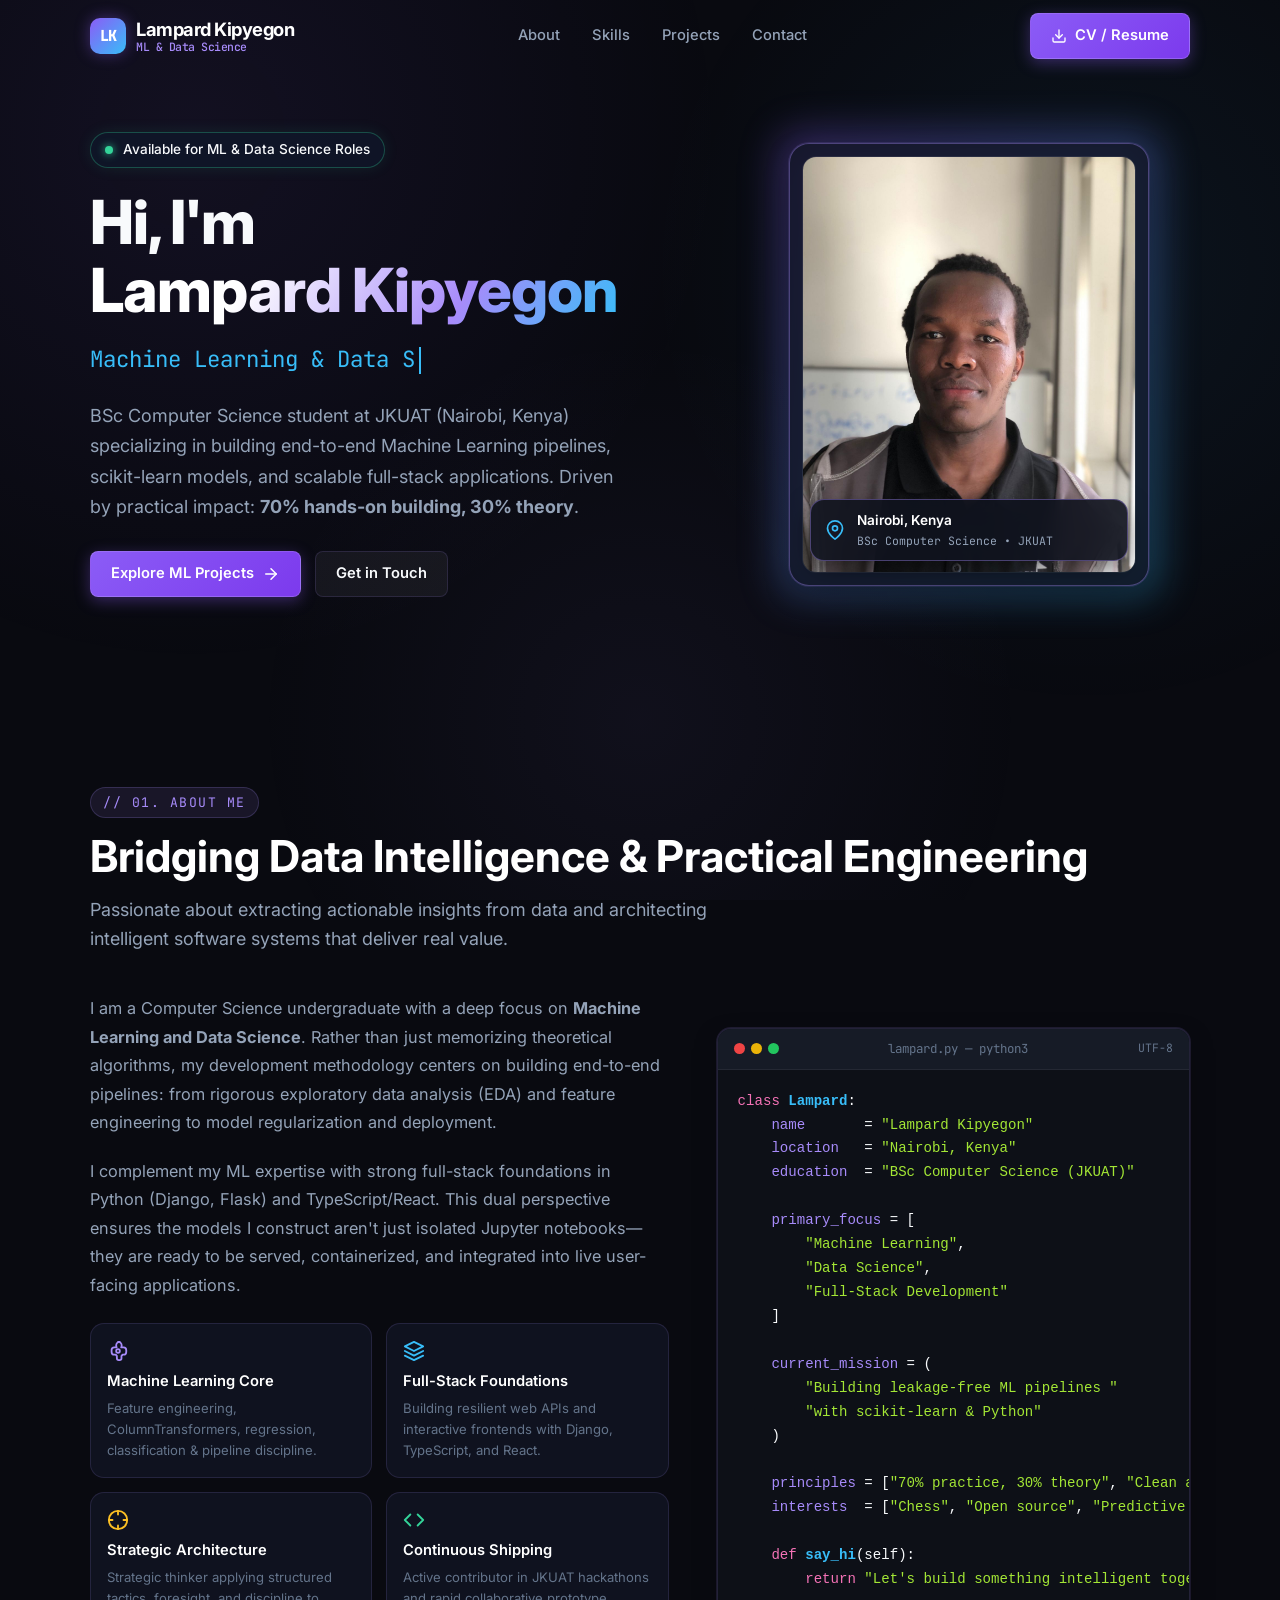
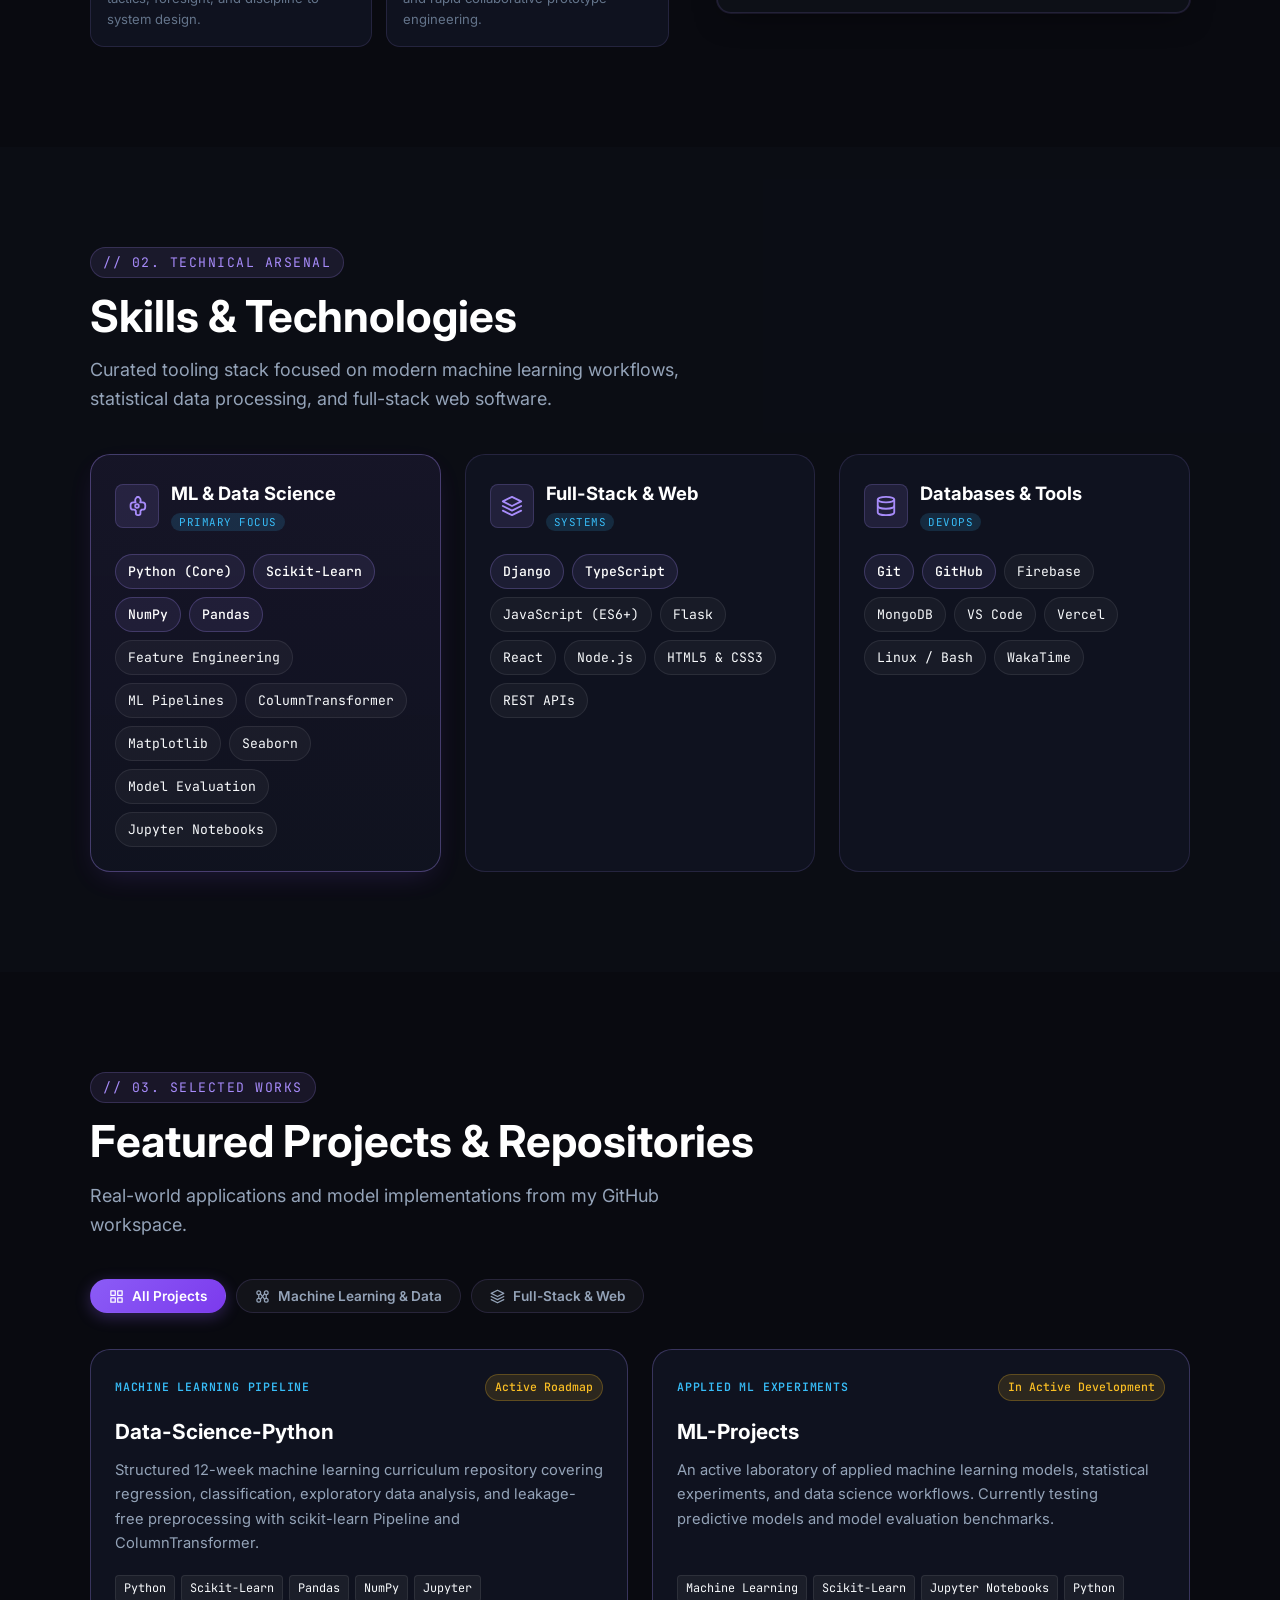
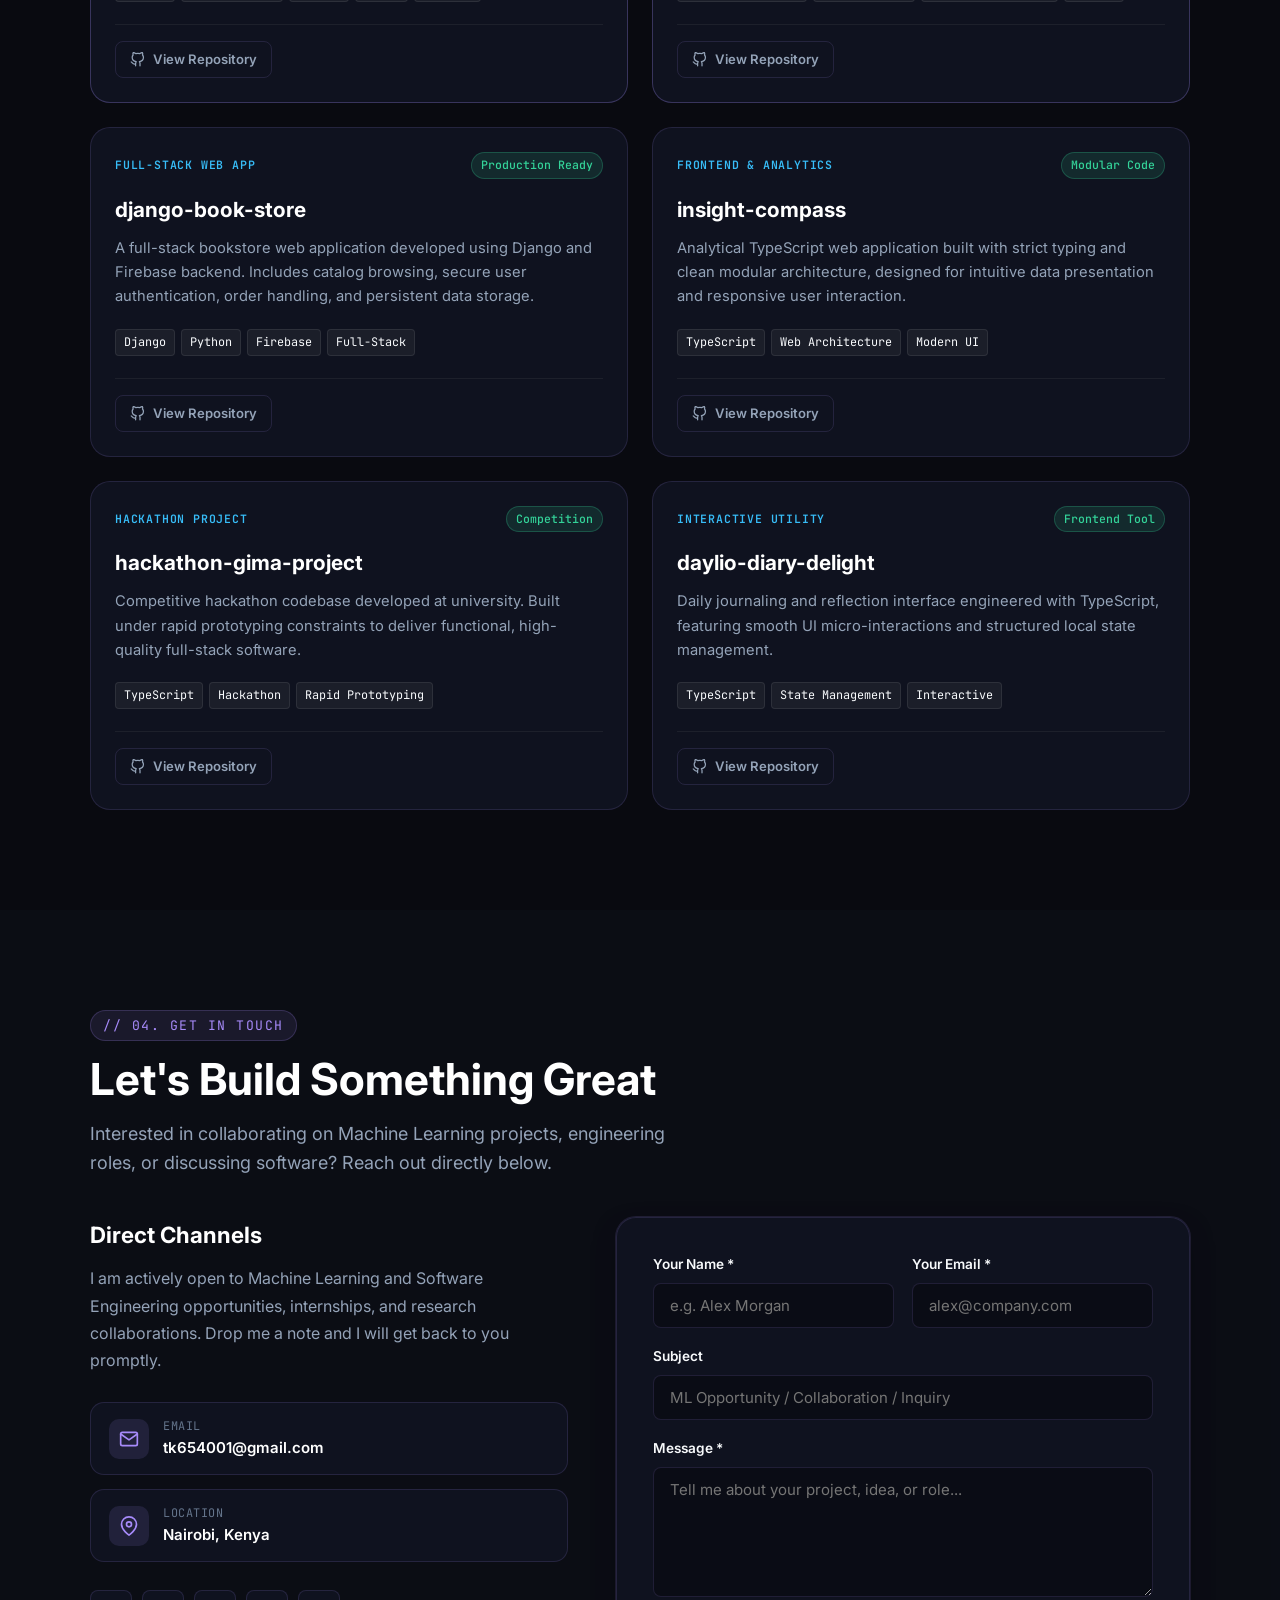
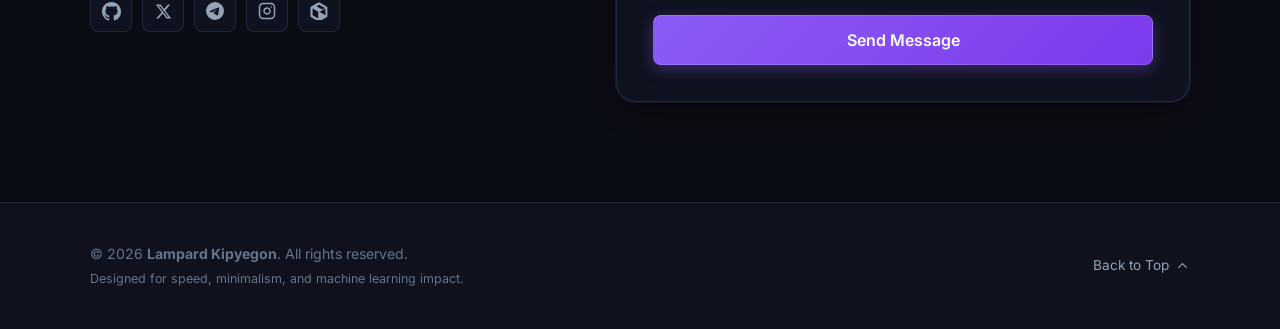
==== commit fea225d6: "Add maximum SEO optimization: JSON-LD structured data, sitemap, robots, and geo tags" ====
--- a/index.html
+++ b/index.html
@@ -4,28 +4,63 @@
   <meta charset="UTF-8">
   <meta name="viewport" content="width=device-width, initial-scale=1.0">
   
-  <!-- Primary Meta Tags -->
-  <title>Lampard Kipyegon | Machine Learning & Data Science Engineer</title>
-  <meta name="title" content="Lampard Kipyegon | Machine Learning & Data Science Engineer">
-  <meta name="description" content="Portfolio of Lampard Kipyegon, Machine Learning & Data Science Engineer based in Nairobi, Kenya. Specializing in scikit-learn pipelines, predictive modeling, and intelligent full-stack systems.">
+  <!-- =========================================================================
+       Primary Meta & Search Ranking Tags
+       Target Queries: "lampard kenya", "lampard", "lampard developer", "lampard kipyegon"
+       ========================================================================= -->
+  <title>Lampard Kipyegon | Machine Learning Engineer & Developer in Kenya (Lampard Kenya)</title>
+  <meta name="title" content="Lampard Kipyegon | Machine Learning Engineer & Developer in Kenya (Lampard Kenya)">
+  <meta name="description" content="Official portfolio of Lampard Kipyegon (Lampard), a leading Machine Learning & Data Science Engineer and software developer in Nairobi, Kenya. Specializing in Python, scikit-learn pipelines, predictive modeling, and intelligent full-stack systems.">
   <meta name="author" content="Lampard Kipyegon">
-  <meta name="keywords" content="Lampard Kipyegon, Machine Learning, Data Science, Python, Scikit-Learn, Full-Stack, Nairobi Kenya, JKUAT, Portfolio">
+  <meta name="keywords" content="Lampard, Lampard Kenya, Lampard Developer, Lampard Kipyegon, Lampard ML, Lampard Nairobi, Lampard software engineer, Lampard7crypt, Machine Learning Engineer Kenya, Data Scientist Kenya, Python Developer Nairobi, JKUAT Computer Science, Scikit-Learn Pipelines, Full-Stack Developer Kenya, Kenyan Tech Developers, AI Engineer Nairobi, shad0wlord56, vexlampard">
   
-  <!-- Open Graph / Facebook -->
-  <meta property="og:type" content="website">
+  <!-- Canonical & Crawl Indexing Directives -->
+  <link rel="canonical" href="https://lampard7crypt.github.io/">
+  <link rel="alternate" hreflang="en" href="https://lampard7crypt.github.io/">
+  <link rel="alternate" hreflang="x-default" href="https://lampard7crypt.github.io/">
+  <meta name="robots" content="index, follow, max-image-preview:large, max-snippet:-1, max-video-preview:-1">
+  <meta name="googlebot" content="index, follow, max-snippet:-1, max-image-preview:large, max-video-preview:-1">
+  <meta name="bingbot" content="index, follow, max-snippet:-1, max-image-preview:large">
+
+  <!-- Geographic Localization Tags (Powers 'Lampard Kenya' & 'Developer Nairobi' local discovery) -->
+  <meta name="geo.region" content="KE-30">
+  <meta name="geo.placename" content="Nairobi, Kenya">
+  <meta name="geo.position" content="-1.286389;36.817223">
+  <meta name="ICBM" content="-1.286389, 36.817223">
+
+  <!-- Google Search Console Verification Placeholder (Paste your Google Console tag code here) -->
+  <meta name="google-site-verification" content="GOOGLE_SEARCH_CONSOLE_VERIFICATION_TOKEN">
+
+  <!-- Open Graph / Facebook / LinkedIn -->
+  <meta property="og:site_name" content="Lampard Kipyegon Portfolio">
+  <meta property="og:type" content="profile">
   <meta property="og:url" content="https://lampard7crypt.github.io/">
-  <meta property="og:title" content="Lampard Kipyegon | Machine Learning & Data Science Engineer">
-  <meta property="og:description" content="Specializing in scikit-learn pipelines, predictive modeling, and intelligent full-stack systems. Based in Nairobi, Kenya.">
-  <meta property="og:image" content="lampard.jpeg">
+  <meta property="og:title" content="Lampard Kipyegon | Machine Learning Engineer & Developer in Kenya">
+  <meta property="og:description" content="Portfolio of Lampard Kipyegon (Lampard Kenya, Lampard Developer). Building end-to-end ML pipelines and intelligent full-stack systems in Nairobi, Kenya.">
+  <meta property="og:image" content="https://lampard7crypt.github.io/lampard.jpeg">
+  <meta property="og:image:secure_url" content="https://lampard7crypt.github.io/lampard.jpeg">
+  <meta property="og:image:type" content="image/jpeg">
+  <meta property="og:image:width" content="800">
+  <meta property="og:image:height" content="1000">
+  <meta property="og:image:alt" content="Lampard Kipyegon (Lampard Kenya Developer) - Machine Learning Engineer in Nairobi, Kenya">
+  <meta property="profile:first_name" content="Lampard">
+  <meta property="profile:last_name" content="Kipyegon">
+  <meta property="profile:username" content="Lampard7crypt">
+  <meta property="profile:gender" content="male">
 
   <!-- Twitter Card -->
-  <meta property="twitter:card" content="summary_large_image">
-  <meta property="twitter:url" content="https://x.com/shad0wlord56">
-  <meta property="twitter:title" content="Lampard Kipyegon | Machine Learning & Data Science Engineer">
-  <meta property="twitter:description" content="Specializing in scikit-learn pipelines, predictive modeling, and intelligent full-stack systems.">
-  <meta property="twitter:image" content="lampard.jpeg">
-
-  <!-- Favicon -->
+  <meta name="twitter:card" content="summary_large_image">
+  <meta name="twitter:site" content="@shad0wlord56">
+  <meta name="twitter:creator" content="@shad0wlord56">
+  <meta name="twitter:url" content="https://lampard7crypt.github.io/">
+  <meta name="twitter:title" content="Lampard Kipyegon | Machine Learning Engineer & Developer in Kenya">
+  <meta name="twitter:description" content="Portfolio of Lampard Kipyegon (Lampard Kenya, Lampard Developer). Building intelligent ML systems in Nairobi, Kenya.">
+  <meta name="twitter:image" content="https://lampard7crypt.github.io/lampard.jpeg">
+  <meta name="twitter:image:alt" content="Lampard Kipyegon - ML & Data Science Developer in Kenya">
+
+  <!-- Web Manifest & Mobile Icons -->
+  <link rel="manifest" href="site.webmanifest">
+  <meta name="theme-color" content="#090a10">
   <link rel="icon" href="data:image/svg+xml,<svg xmlns=%22http://www.w3.org/2000/svg%22 viewBox=%220%22%22100%22%22><text y=%22.9em%22 font-size=%2290%22>⚡</text></svg>">
 
   <!-- Google Fonts: Inter & JetBrains Mono -->
@@ -35,6 +70,167 @@
 
   <!-- Stylesheet -->
   <link rel="stylesheet" href="css/style.css">
+
+  <!-- =========================================================================
+       JSON-LD Structured Data Graph (Google Knowledge Graph & Rich Results)
+       ========================================================================= -->
+  <script type="application/ld+json">
+  {
+    "@context": "https://schema.org",
+    "@graph": [
+      {
+        "@type": "Person",
+        "@id": "https://lampard7crypt.github.io/#person",
+        "name": "Lampard Kipyegon",
+        "alternateName": [
+          "Lampard",
+          "Lampard Kenya",
+          "Lampard Developer",
+          "Lampard ML",
+          "Lampard7crypt",
+          "Vex Lampard"
+        ],
+        "givenName": "Lampard",
+        "familyName": "Kipyegon",
+        "gender": "https://schema.org/Male",
+        "jobTitle": "Machine Learning & Data Science Engineer",
+        "description": "Lampard Kipyegon (Lampard Kenya) is a Machine Learning & Data Science Engineer and software developer in Nairobi, Kenya, specializing in scikit-learn predictive pipelines, Python, TypeScript, and scalable full-stack applications.",
+        "url": "https://lampard7crypt.github.io/",
+        "image": {
+          "@type": "ImageObject",
+          "@id": "https://lampard7crypt.github.io/#portrait",
+          "url": "https://lampard7crypt.github.io/lampard.jpeg",
+          "caption": "Lampard Kipyegon - Machine Learning Engineer and Developer in Kenya"
+        },
+        "address": {
+          "@type": "PostalAddress",
+          "addressLocality": "Nairobi",
+          "addressCountry": "Kenya"
+        },
+        "alumniOf": {
+          "@type": "CollegeOrUniversity",
+          "name": "Jomo Kenyatta University of Agriculture and Technology",
+          "alternateName": "JKUAT",
+          "url": "https://www.jkuat.ac.ke/"
+        },
+        "sameAs": [
+          "https://github.com/Lampard7crypt",
+          "https://x.com/shad0wlord56",
+          "https://instagram.com/vexlampard",
+          "https://t.me/shad0wlord56",
+          "https://wakatime.com/@shad0wlord56"
+        ],
+        "knowsAbout": [
+          "Machine Learning",
+          "Data Science",
+          "Python",
+          "Scikit-Learn",
+          "Predictive Modeling",
+          "Feature Engineering",
+          "Full-Stack Web Development",
+          "Django",
+          "TypeScript",
+          "React",
+          "Node.js",
+          "Database Architecture",
+          "Artificial Intelligence"
+        ]
+      },
+      {
+        "@type": "WebSite",
+        "@id": "https://lampard7crypt.github.io/#website",
+        "url": "https://lampard7crypt.github.io/",
+        "name": "Lampard Kipyegon Portfolio | Lampard Kenya Developer",
+        "alternateName": "Lampard Kenya",
+        "description": "Official portfolio of Lampard Kipyegon (Lampard), Machine Learning & Data Science Engineer and Developer based in Nairobi, Kenya.",
+        "publisher": {
+          "@id": "https://lampard7crypt.github.io/#person"
+        },
+        "inLanguage": "en-US"
+      },
+      {
+        "@type": "ProfilePage",
+        "@id": "https://lampard7crypt.github.io/#webpage",
+        "url": "https://lampard7crypt.github.io/",
+        "name": "Lampard Kipyegon (Lampard Kenya Developer) - Profile & Projects",
+        "isPartOf": {
+          "@id": "https://lampard7crypt.github.io/#website"
+        },
+        "about": {
+          "@id": "https://lampard7crypt.github.io/#person"
+        },
+        "mainEntity": {
+          "@id": "https://lampard7crypt.github.io/#person"
+        }
+      },
+      {
+        "@type": "ItemList",
+        "@id": "https://lampard7crypt.github.io/#projects-list",
+        "name": "Featured Software & Machine Learning Projects by Lampard Kipyegon",
+        "itemListElement": [
+          {
+            "@type": "ListItem",
+            "position": 1,
+            "item": {
+              "@type": "SoftwareSourceCode",
+              "name": "Data-Science-Python",
+              "description": "Structured 12-week machine learning curriculum covering regression, classification, EDA, and leakage-free preprocessing with scikit-learn Pipeline and ColumnTransformer.",
+              "codeRepository": "https://github.com/Lampard7crypt/Data-Science-Python",
+              "programmingLanguage": "Python",
+              "author": {
+                "@id": "https://lampard7crypt.github.io/#person"
+              }
+            }
+          },
+          {
+            "@type": "ListItem",
+            "position": 2,
+            "item": {
+              "@type": "SoftwareSourceCode",
+              "name": "ML-Projects",
+              "description": "Active laboratory of applied machine learning models, statistical experiments, and data science predictive benchmarks.",
+              "codeRepository": "https://github.com/Lampard7crypt/ML-Projects",
+              "programmingLanguage": "Python",
+              "author": {
+                "@id": "https://lampard7crypt.github.io/#person"
+              }
+            }
+          },
+          {
+            "@type": "ListItem",
+            "position": 3,
+            "item": {
+              "@type": "SoftwareApplication",
+              "name": "django-book-store",
+              "applicationCategory": "WebApplication",
+              "operatingSystem": "All",
+              "description": "Full-stack bookstore web application developed using Django and Firebase backend with user authentication and catalog management.",
+              "url": "https://github.com/Lampard7crypt/django-book-store",
+              "author": {
+                "@id": "https://lampard7crypt.github.io/#person"
+              }
+            }
+          },
+          {
+            "@type": "ListItem",
+            "position": 4,
+            "item": {
+              "@type": "SoftwareApplication",
+              "name": "insight-compass",
+              "applicationCategory": "WebApplication",
+              "operatingSystem": "All",
+              "description": "Analytical TypeScript web application with modular architecture and responsive state management.",
+              "url": "https://github.com/Lampard7crypt/insight-compass",
+              "author": {
+                "@id": "https://lampard7crypt.github.io/#person"
+              }
+            }
+          }
+        ]
+      }
+    ]
+  }
+  </script>
 </head>
 <body>
 
@@ -140,7 +336,7 @@
           <div class="portrait-frame">
             <div class="portrait-glow"></div>
             <div class="portrait-card">
-              <img src="lampard.jpeg" alt="Lampard Kipyegon portrait" class="portrait-img" width="360" height="450" loading="eager">
+              <img src="lampard.jpeg" alt="Lampard Kipyegon (Lampard Kenya, Lampard Developer) - Machine Learning Engineer in Nairobi, Kenya" class="portrait-img" width="360" height="450" loading="eager">
               <div class="portrait-badge-bottom">
                 <svg class="location-icon" width="20" height="20" viewBox="0 0 24 24" fill="none" stroke="currentColor" stroke-width="2" stroke-linecap="round" stroke-linejoin="round" style="color: var(--accent-cyan); flex-shrink: 0;">
                   <path d="M21 10c0 7-9 13-9 13s-9-6-9-13a9 9 0 0 1 18 0z"></path>
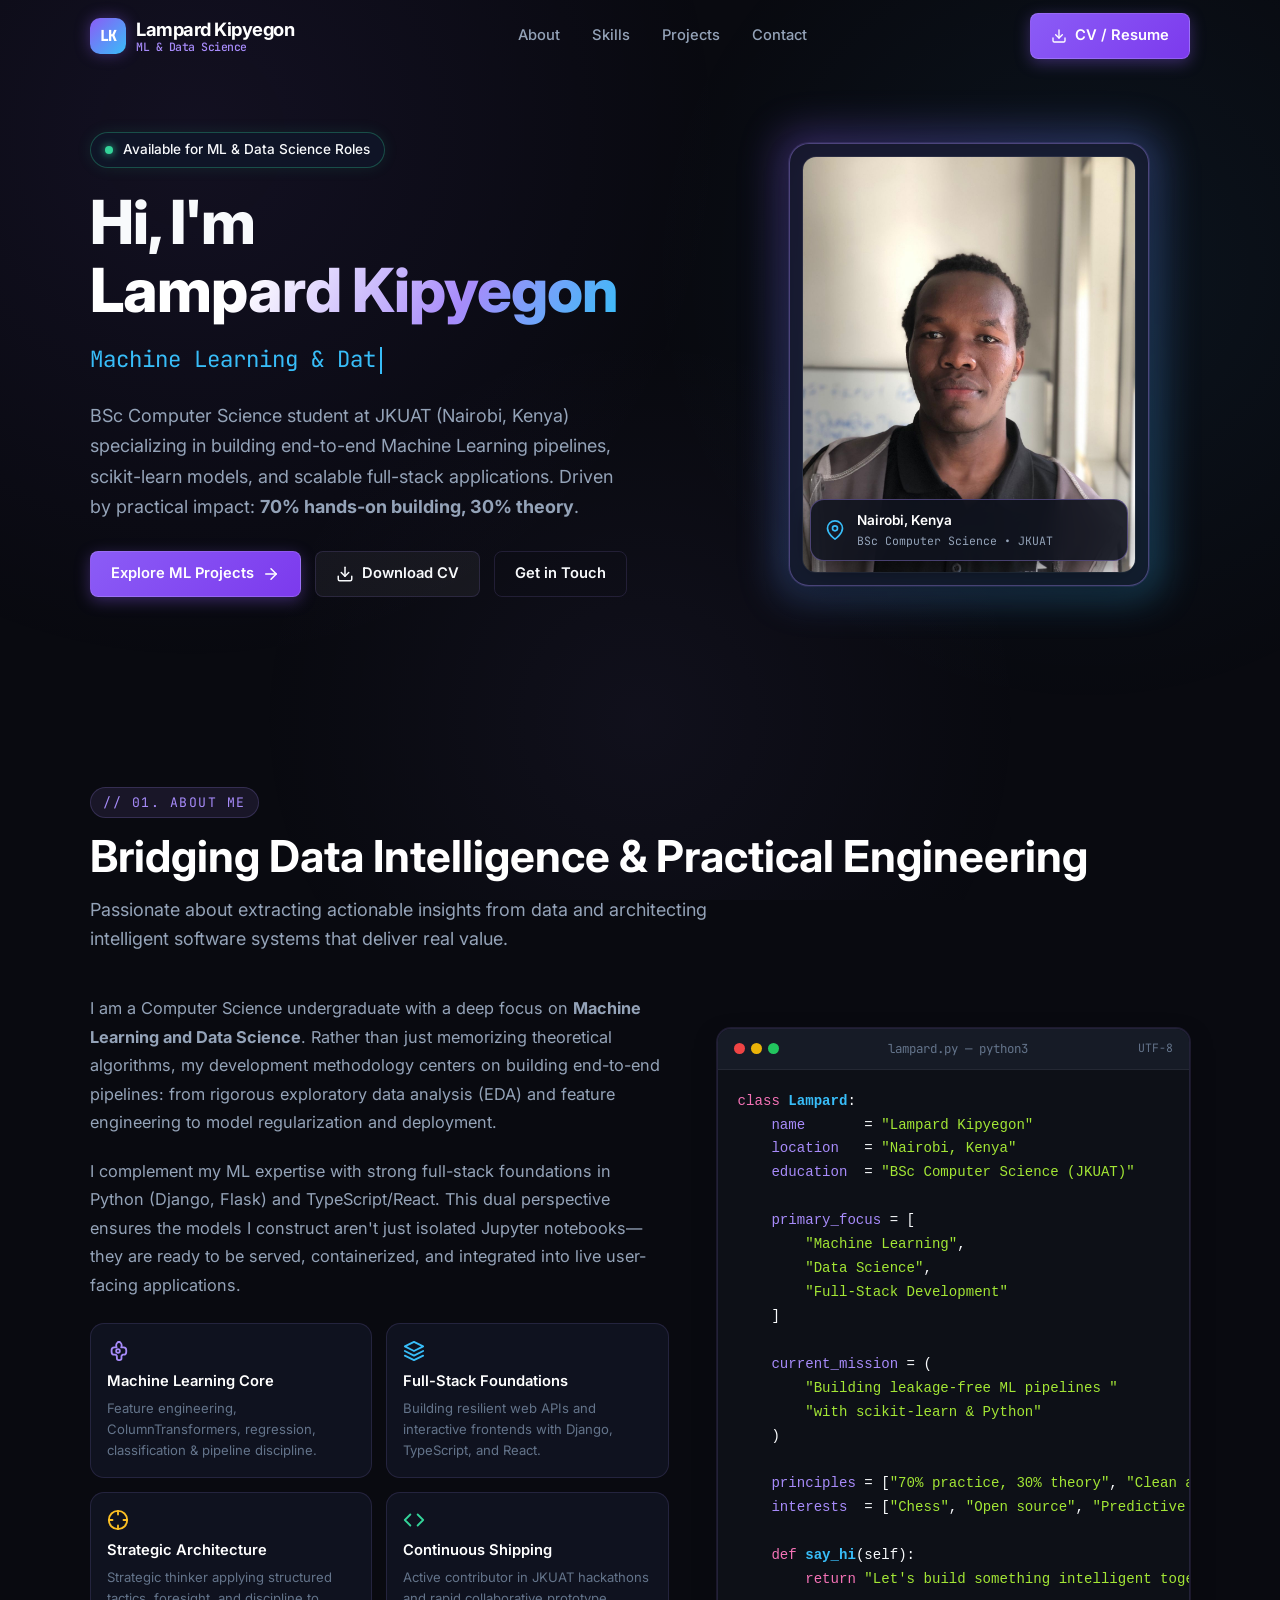
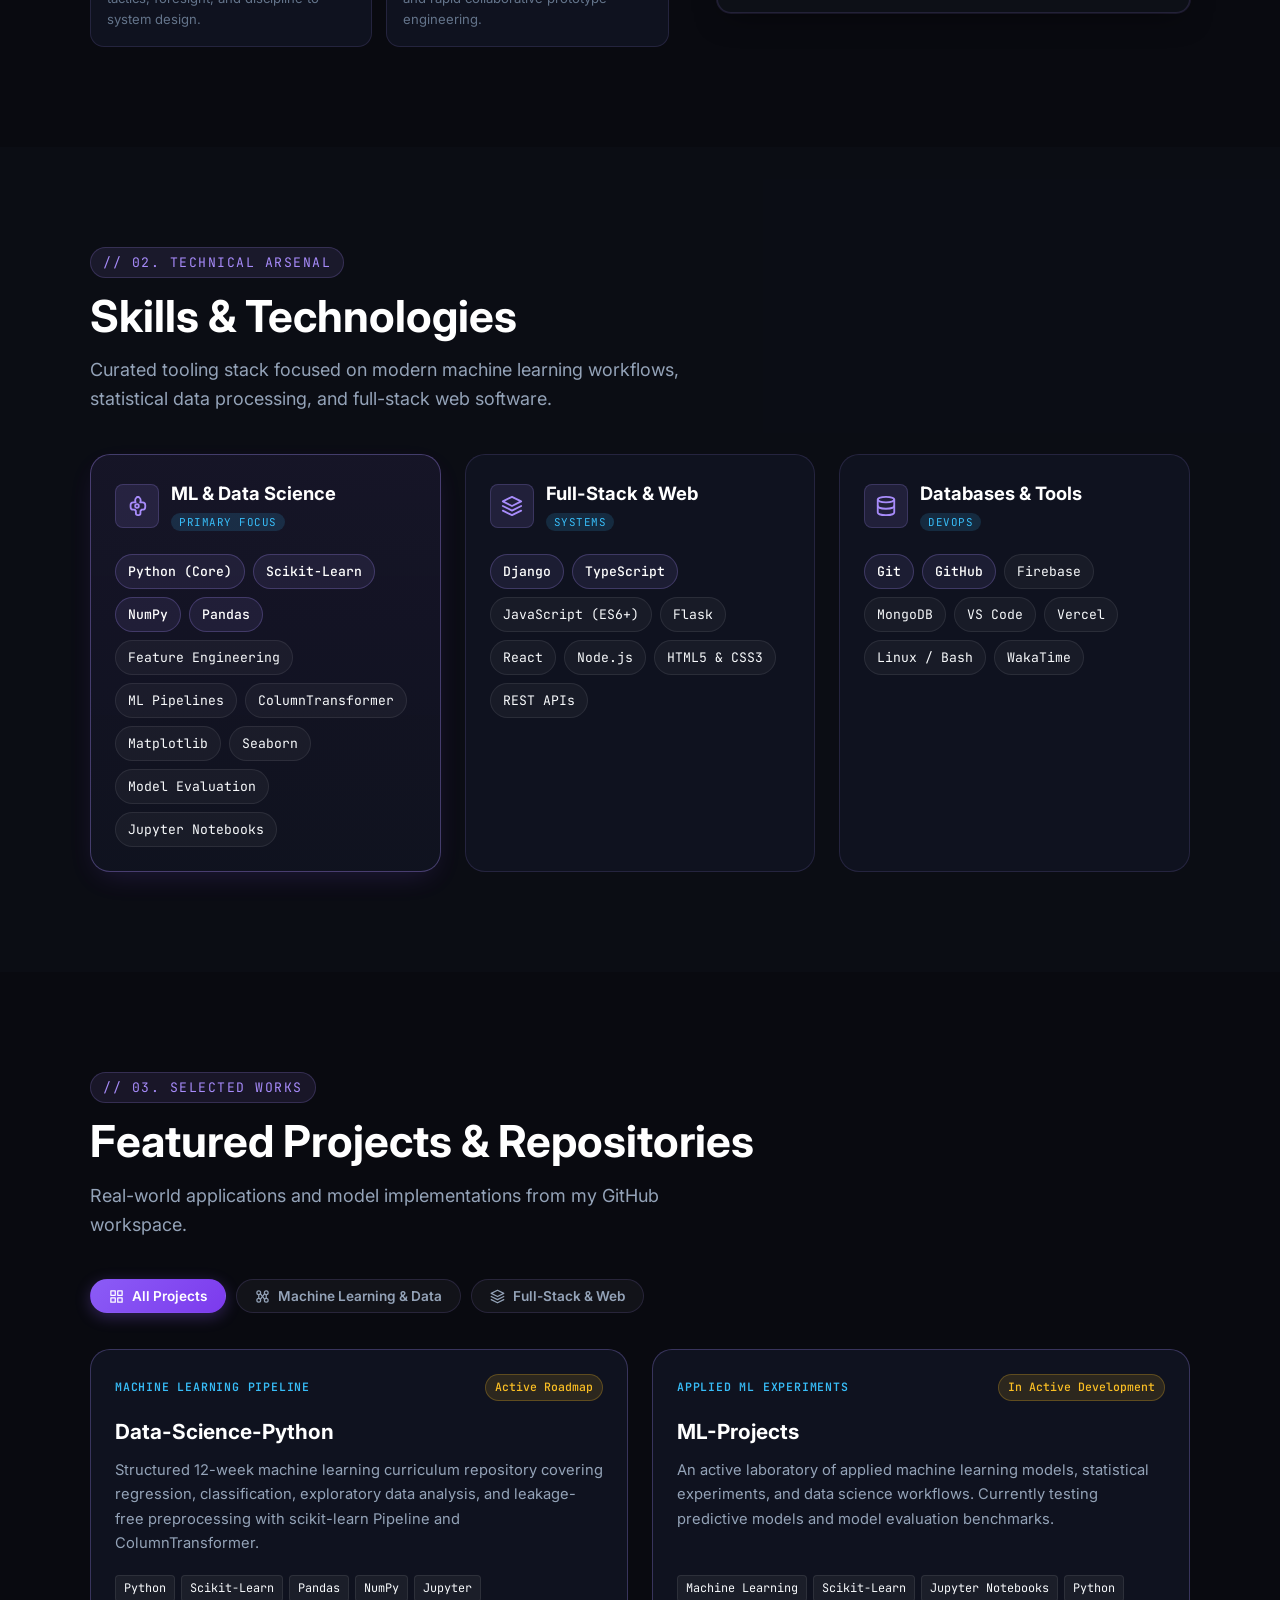
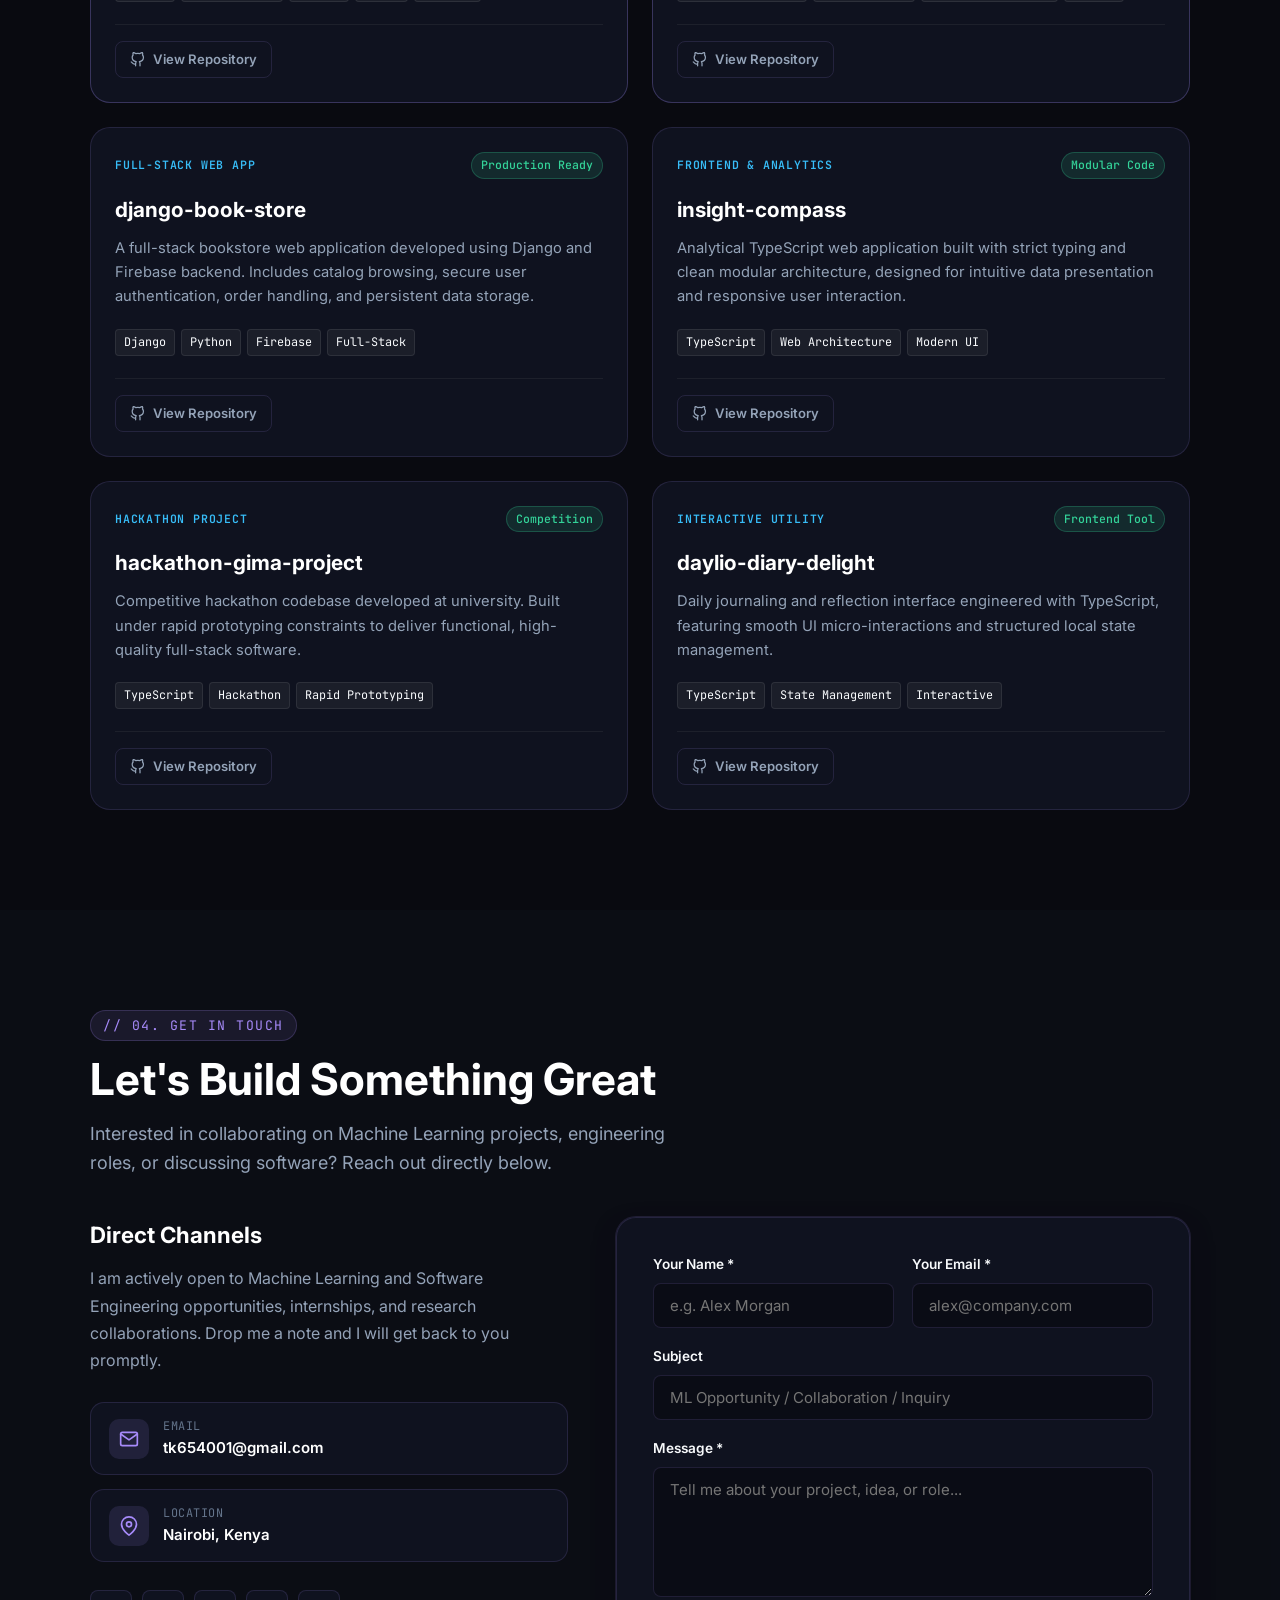
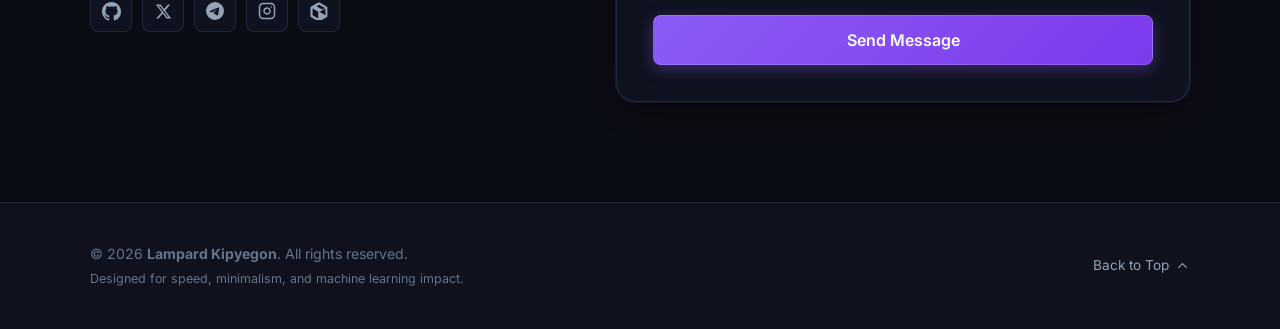
==== commit ba05a46c: "Fix mobile CV download button visibility in drawer and add CV download to hero CTA" ====
--- a/index.html
+++ b/index.html
@@ -15,9 +15,9 @@
   <meta name="keywords" content="Lampard, Lampard Kenya, Lampard Developer, Lampard Kipyegon, Lampard ML, Lampard Nairobi, Lampard software engineer, Lampard7crypt, Machine Learning Engineer Kenya, Data Scientist Kenya, Python Developer Nairobi, JKUAT Computer Science, Scikit-Learn Pipelines, Full-Stack Developer Kenya, Kenyan Tech Developers, AI Engineer Nairobi, shad0wlord56, vexlampard">
   
   <!-- Canonical & Crawl Indexing Directives -->
-  <link rel="canonical" href="https://lampard7crypt.github.io/">
-  <link rel="alternate" hreflang="en" href="https://lampard7crypt.github.io/">
-  <link rel="alternate" hreflang="x-default" href="https://lampard7crypt.github.io/">
+  <link rel="canonical" href="https://lampardk.vercel.app/">
+  <link rel="alternate" hreflang="en" href="https://lampardk.vercel.app/">
+  <link rel="alternate" hreflang="x-default" href="https://lampardk.vercel.app/">
   <meta name="robots" content="index, follow, max-image-preview:large, max-snippet:-1, max-video-preview:-1">
   <meta name="googlebot" content="index, follow, max-snippet:-1, max-image-preview:large, max-video-preview:-1">
   <meta name="bingbot" content="index, follow, max-snippet:-1, max-image-preview:large">
@@ -34,11 +34,11 @@
   <!-- Open Graph / Facebook / LinkedIn -->
   <meta property="og:site_name" content="Lampard Kipyegon Portfolio">
   <meta property="og:type" content="profile">
-  <meta property="og:url" content="https://lampard7crypt.github.io/">
+  <meta property="og:url" content="https://lampardk.vercel.app/">
   <meta property="og:title" content="Lampard Kipyegon | Machine Learning Engineer & Developer in Kenya">
   <meta property="og:description" content="Portfolio of Lampard Kipyegon (Lampard Kenya, Lampard Developer). Building end-to-end ML pipelines and intelligent full-stack systems in Nairobi, Kenya.">
-  <meta property="og:image" content="https://lampard7crypt.github.io/lampard.jpeg">
-  <meta property="og:image:secure_url" content="https://lampard7crypt.github.io/lampard.jpeg">
+  <meta property="og:image" content="https://lampardk.vercel.app/lampard.jpeg">
+  <meta property="og:image:secure_url" content="https://lampardk.vercel.app/lampard.jpeg">
   <meta property="og:image:type" content="image/jpeg">
   <meta property="og:image:width" content="800">
   <meta property="og:image:height" content="1000">
@@ -52,16 +52,22 @@
   <meta name="twitter:card" content="summary_large_image">
   <meta name="twitter:site" content="@shad0wlord56">
   <meta name="twitter:creator" content="@shad0wlord56">
-  <meta name="twitter:url" content="https://lampard7crypt.github.io/">
+  <meta name="twitter:url" content="https://lampardk.vercel.app/">
   <meta name="twitter:title" content="Lampard Kipyegon | Machine Learning Engineer & Developer in Kenya">
   <meta name="twitter:description" content="Portfolio of Lampard Kipyegon (Lampard Kenya, Lampard Developer). Building intelligent ML systems in Nairobi, Kenya.">
-  <meta name="twitter:image" content="https://lampard7crypt.github.io/lampard.jpeg">
+  <meta name="twitter:image" content="https://lampardk.vercel.app/lampard.jpeg">
   <meta name="twitter:image:alt" content="Lampard Kipyegon - ML & Data Science Developer in Kenya">
 
-  <!-- Web Manifest & Mobile Icons -->
+  <!-- Favicons Suite (Multi-Resolution & Cross-Platform) -->
+  <link rel="icon" type="image/png" sizes="32x32" href="static/favicon-32x32.png">
+  <link rel="icon" type="image/png" sizes="16x16" href="static/favicon-16x16.png">
+  <link rel="icon" type="image/png" sizes="48x48" href="static/favicon-48x48.png">
+  <link rel="shortcut icon" href="favicon.ico">
+  <link rel="apple-touch-icon" sizes="180x180" href="static/apple-touch-icon-180x180.png">
   <link rel="manifest" href="site.webmanifest">
+  <meta name="msapplication-TileImage" content="static/apple-touch-icon-180x180.png">
+  <meta name="msapplication-TileColor" content="#090a10">
   <meta name="theme-color" content="#090a10">
-  <link rel="icon" href="data:image/svg+xml,<svg xmlns=%22http://www.w3.org/2000/svg%22 viewBox=%220%22%22100%22%22><text y=%22.9em%22 font-size=%2290%22>⚡</text></svg>">
 
   <!-- Google Fonts: Inter & JetBrains Mono -->
   <link rel="preconnect" href="https://fonts.googleapis.com">
@@ -80,7 +86,7 @@
     "@graph": [
       {
         "@type": "Person",
-        "@id": "https://lampard7crypt.github.io/#person",
+        "@id": "https://lampardk.vercel.app/#person",
         "name": "Lampard Kipyegon",
         "alternateName": [
           "Lampard",
@@ -95,11 +101,11 @@
         "gender": "https://schema.org/Male",
         "jobTitle": "Machine Learning & Data Science Engineer",
         "description": "Lampard Kipyegon (Lampard Kenya) is a Machine Learning & Data Science Engineer and software developer in Nairobi, Kenya, specializing in scikit-learn predictive pipelines, Python, TypeScript, and scalable full-stack applications.",
-        "url": "https://lampard7crypt.github.io/",
+        "url": "https://lampardk.vercel.app/",
         "image": {
           "@type": "ImageObject",
-          "@id": "https://lampard7crypt.github.io/#portrait",
-          "url": "https://lampard7crypt.github.io/lampard.jpeg",
+          "@id": "https://lampardk.vercel.app/#portrait",
+          "url": "https://lampardk.vercel.app/lampard.jpeg",
           "caption": "Lampard Kipyegon - Machine Learning Engineer and Developer in Kenya"
         },
         "address": {
@@ -138,34 +144,34 @@
       },
       {
         "@type": "WebSite",
-        "@id": "https://lampard7crypt.github.io/#website",
-        "url": "https://lampard7crypt.github.io/",
+        "@id": "https://lampardk.vercel.app/#website",
+        "url": "https://lampardk.vercel.app/",
         "name": "Lampard Kipyegon Portfolio | Lampard Kenya Developer",
         "alternateName": "Lampard Kenya",
         "description": "Official portfolio of Lampard Kipyegon (Lampard), Machine Learning & Data Science Engineer and Developer based in Nairobi, Kenya.",
         "publisher": {
-          "@id": "https://lampard7crypt.github.io/#person"
+          "@id": "https://lampardk.vercel.app/#person"
         },
         "inLanguage": "en-US"
       },
       {
         "@type": "ProfilePage",
-        "@id": "https://lampard7crypt.github.io/#webpage",
-        "url": "https://lampard7crypt.github.io/",
+        "@id": "https://lampardk.vercel.app/#webpage",
+        "url": "https://lampardk.vercel.app/",
         "name": "Lampard Kipyegon (Lampard Kenya Developer) - Profile & Projects",
         "isPartOf": {
-          "@id": "https://lampard7crypt.github.io/#website"
+          "@id": "https://lampardk.vercel.app/#website"
         },
         "about": {
-          "@id": "https://lampard7crypt.github.io/#person"
+          "@id": "https://lampardk.vercel.app/#person"
         },
         "mainEntity": {
-          "@id": "https://lampard7crypt.github.io/#person"
+          "@id": "https://lampardk.vercel.app/#person"
         }
       },
       {
         "@type": "ItemList",
-        "@id": "https://lampard7crypt.github.io/#projects-list",
+        "@id": "https://lampardk.vercel.app/#projects-list",
         "name": "Featured Software & Machine Learning Projects by Lampard Kipyegon",
         "itemListElement": [
           {
@@ -178,7 +184,7 @@
               "codeRepository": "https://github.com/Lampard7crypt/Data-Science-Python",
               "programmingLanguage": "Python",
               "author": {
-                "@id": "https://lampard7crypt.github.io/#person"
+                "@id": "https://lampardk.vercel.app/#person"
               }
             }
           },
@@ -192,7 +198,7 @@
               "codeRepository": "https://github.com/Lampard7crypt/ML-Projects",
               "programmingLanguage": "Python",
               "author": {
-                "@id": "https://lampard7crypt.github.io/#person"
+                "@id": "https://lampardk.vercel.app/#person"
               }
             }
           },
@@ -207,7 +213,7 @@
               "description": "Full-stack bookstore web application developed using Django and Firebase backend with user authentication and catalog management.",
               "url": "https://github.com/Lampard7crypt/django-book-store",
               "author": {
-                "@id": "https://lampard7crypt.github.io/#person"
+                "@id": "https://lampardk.vercel.app/#person"
               }
             }
           },
@@ -222,7 +228,7 @@
               "description": "Analytical TypeScript web application with modular architecture and responsive state management.",
               "url": "https://github.com/Lampard7crypt/insight-compass",
               "author": {
-                "@id": "https://lampard7crypt.github.io/#person"
+                "@id": "https://lampardk.vercel.app/#person"
               }
             }
           }
@@ -284,9 +290,15 @@
       <a href="#projects" class="nav-link">Projects</a>
       <a href="#contact" class="nav-link">Contact</a>
     </div>
-    <div class="mobile-drawer-footer">
-      <a href="lampard_cv.pdf" class="btn btn-primary" download="Lampard_Kipyegon_CV.pdf" style="width: 100%;">
-        Download CV (PDF)
+    <div class="mobile-drawer-divider"></div>
+    <div class="mobile-drawer-actions">
+      <a href="lampard_cv.pdf" class="btn btn-primary btn-mobile-resume" download="Lampard_Kipyegon_CV.pdf" target="_blank" rel="noopener">
+        <svg width="18" height="18" viewBox="0 0 24 24" fill="none" stroke="currentColor" stroke-width="2" stroke-linecap="round" stroke-linejoin="round">
+          <path d="M21 15v4a2 2 0 0 1-2 2H5a2 2 0 0 1-2-2v-4"></path>
+          <polyline points="7 10 12 15 17 10"></polyline>
+          <line x1="12" y1="15" x2="12" y2="3"></line>
+        </svg>
+        <span>Download CV (PDF)</span>
       </a>
     </div>
   </div>
@@ -326,7 +338,15 @@
                 <polyline points="12 5 19 12 12 19"></polyline>
               </svg>
             </a>
-            <a href="#contact" class="btn btn-secondary">
+            <a href="lampard_cv.pdf" class="btn btn-secondary" download="Lampard_Kipyegon_CV.pdf" target="_blank" rel="noopener">
+              <svg width="18" height="18" viewBox="0 0 24 24" fill="none" stroke="currentColor" stroke-width="2" stroke-linecap="round" stroke-linejoin="round">
+                <path d="M21 15v4a2 2 0 0 1-2 2H5a2 2 0 0 1-2-2v-4"></path>
+                <polyline points="7 10 12 15 17 10"></polyline>
+                <line x1="12" y1="15" x2="12" y2="3"></line>
+              </svg>
+              <span>Download CV</span>
+            </a>
+            <a href="#contact" class="btn btn-outline">
               <span>Get in Touch</span>
             </a>
           </div>
--- a/css/style.css
+++ b/css/style.css
@@ -319,16 +319,20 @@
   position: fixed;
   top: 0;
   right: -100%;
-  width: 80%;
+  width: 82%;
   max-width: 320px;
-  height: 100vh;
+  height: 100%;
+  height: 100dvh;
+  max-height: 100dvh;
   background: var(--bg-surface);
   border-left: 1px solid var(--border-subtle);
   box-shadow: -10px 0 40px rgba(0, 0, 0, 0.8);
-  padding: 90px 24px 30px;
+  padding: 85px 24px calc(24px + env(safe-area-inset-bottom, 16px));
   display: flex;
   flex-direction: column;
-  justify-content: space-between;
+  gap: 28px;
+  overflow-y: auto;
+  -webkit-overflow-scrolling: touch;
   transition: right var(--transition-smooth);
   z-index: 101;
 }
@@ -347,6 +351,29 @@
   font-size: 1.15rem;
   font-weight: 600;
   display: block;
+}
+
+.mobile-drawer-divider {
+  width: 100%;
+  height: 1px;
+  background: linear-gradient(90deg, var(--border-subtle), transparent);
+}
+
+.mobile-drawer-actions {
+  display: flex;
+  flex-direction: column;
+  gap: 12px;
+}
+
+.btn-mobile-resume {
+  width: 100%;
+  padding: 12px 18px;
+  font-size: 0.95rem;
+  font-weight: 600;
+  display: inline-flex;
+  align-items: center;
+  justify-content: center;
+  gap: 8px;
 }
 
 .mobile-drawer-backdrop {
@@ -432,6 +459,19 @@
   background: rgba(167, 139, 250, 0.08);
 }
 
+.btn-outline {
+  background: transparent;
+  color: var(--text-main);
+  border: 1px solid var(--border-subtle);
+}
+
+.btn-outline:hover {
+  background: rgba(255, 255, 255, 0.05);
+  border-color: var(--border-glow);
+  color: #ffffff;
+  transform: translateY(-2px);
+}
+
 /* --------------------------------------------------------------------------
    Hero Section (Mobile-First)
    -------------------------------------------------------------------------- */
